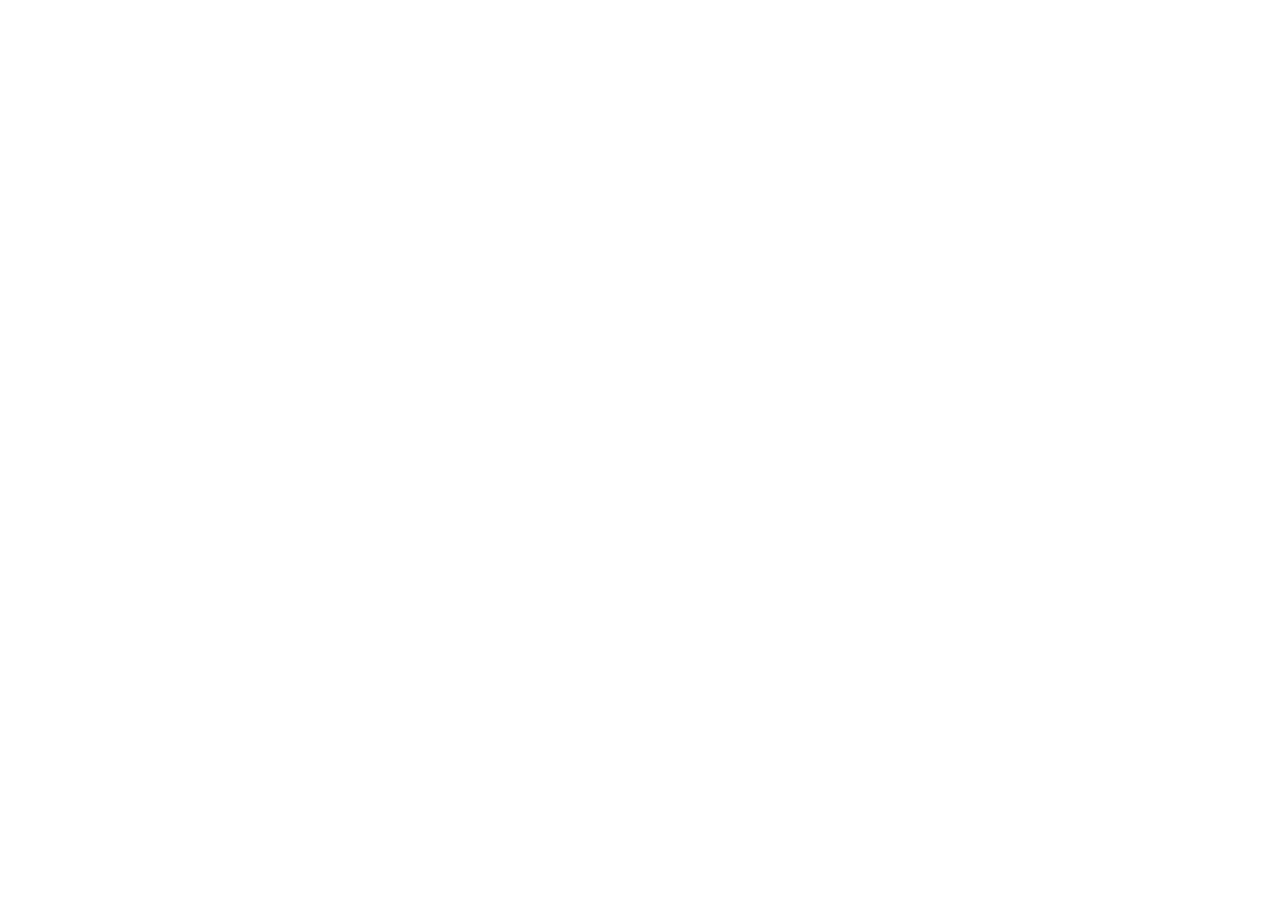
==== index.html @ 7179aa51 "Add files via upload" ====
<!doctype html>
<html lang="es" class="scroll-smooth">
  <head>
    <meta charset="UTF-8" />
    <meta name="viewport" content="width=device-width, initial-scale=1.0" />
    <title>TecnoSoluciones — Servicio Técnico Especializado</title>
    <meta name="description" content="Servicio técnico especializado en reparación de celulares, tablets y laptops. Diagnóstico gratuito y garantía en todos nuestros trabajos." />
    <link rel="preconnect" href="https://fonts.googleapis.com" />
    <link rel="preconnect" href="https://fonts.gstatic.com" crossorigin />
    <link href="https://fonts.googleapis.com/css2?family=Inter:wght@400;500;600;700;800&family=JetBrains+Mono:wght@400;600&display=swap" rel="stylesheet" />
    <script type="module" crossorigin src="./assets/index-BmGmLuj1.js"></script>
    <link rel="stylesheet" crossorigin href="./assets/index-Buc6Al5B.css">
  </head>
  <body>
    <div id="root"></div>
  </body>
</html>
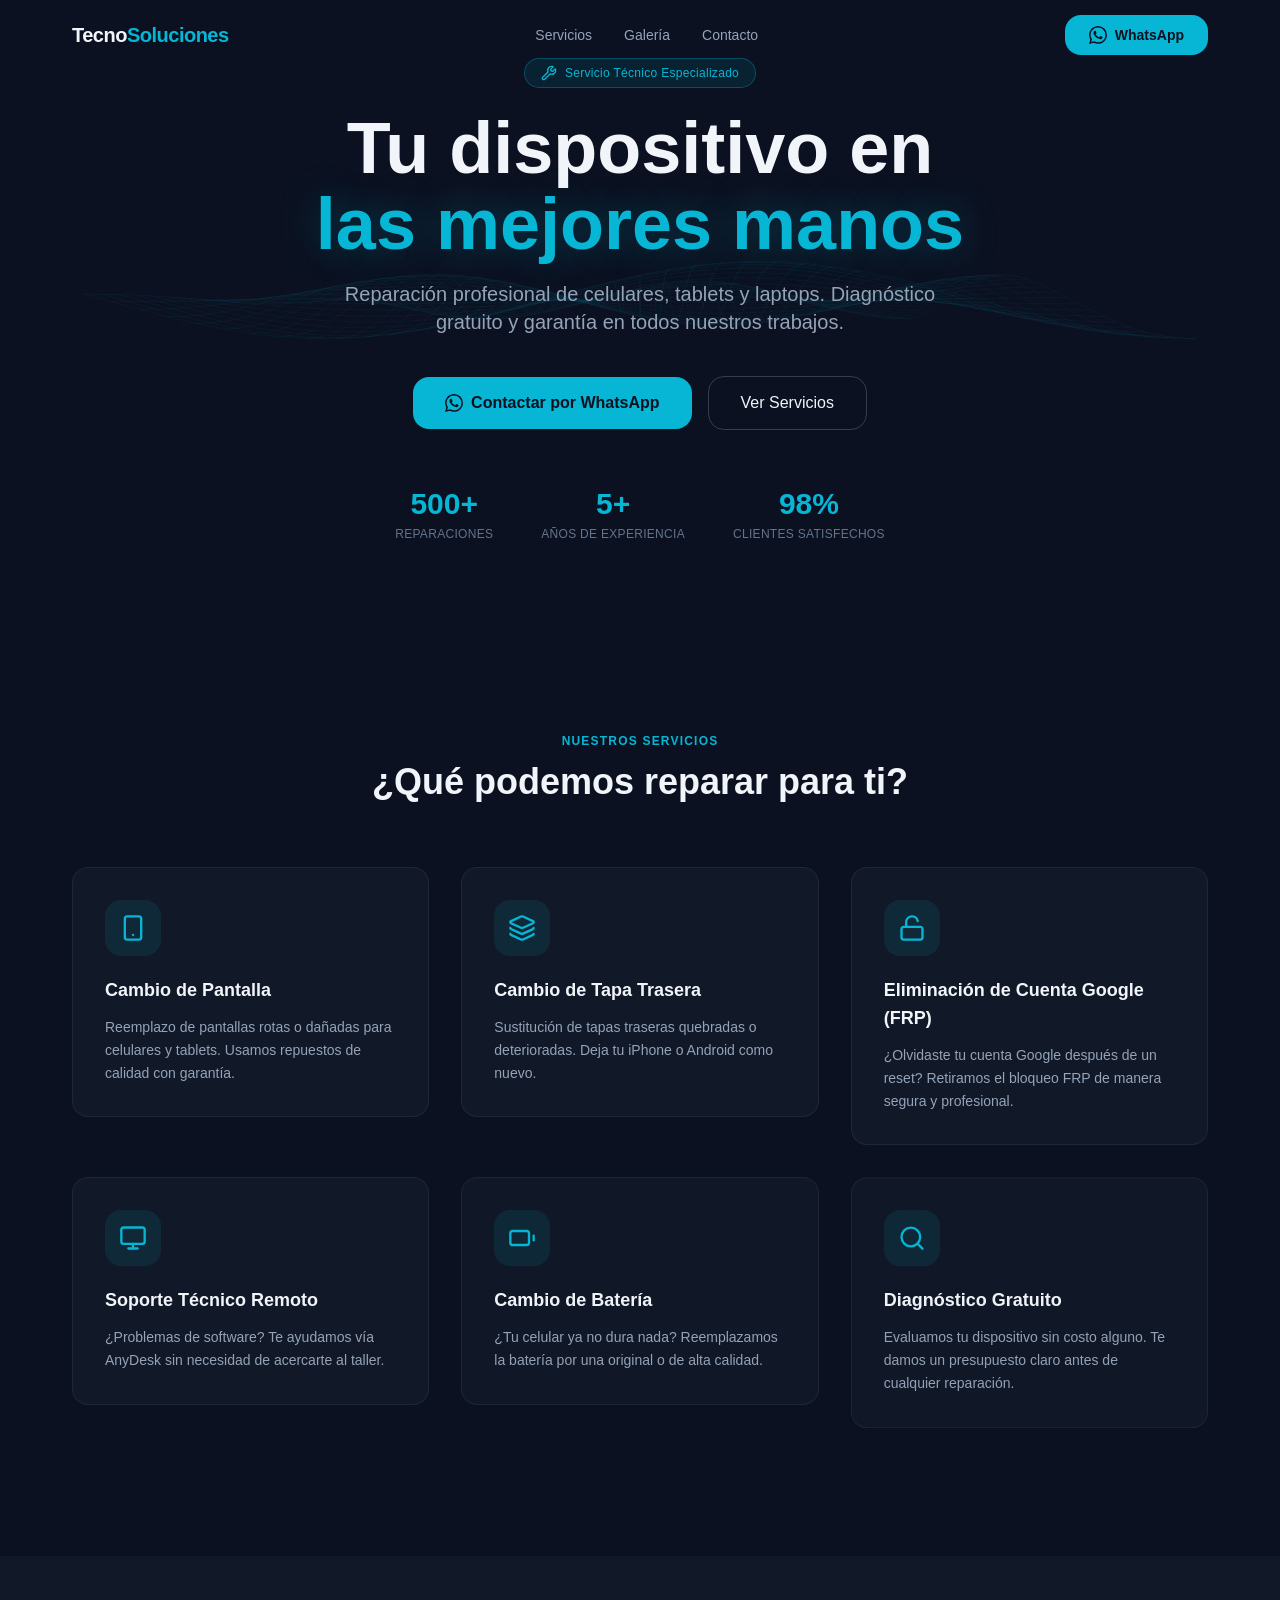
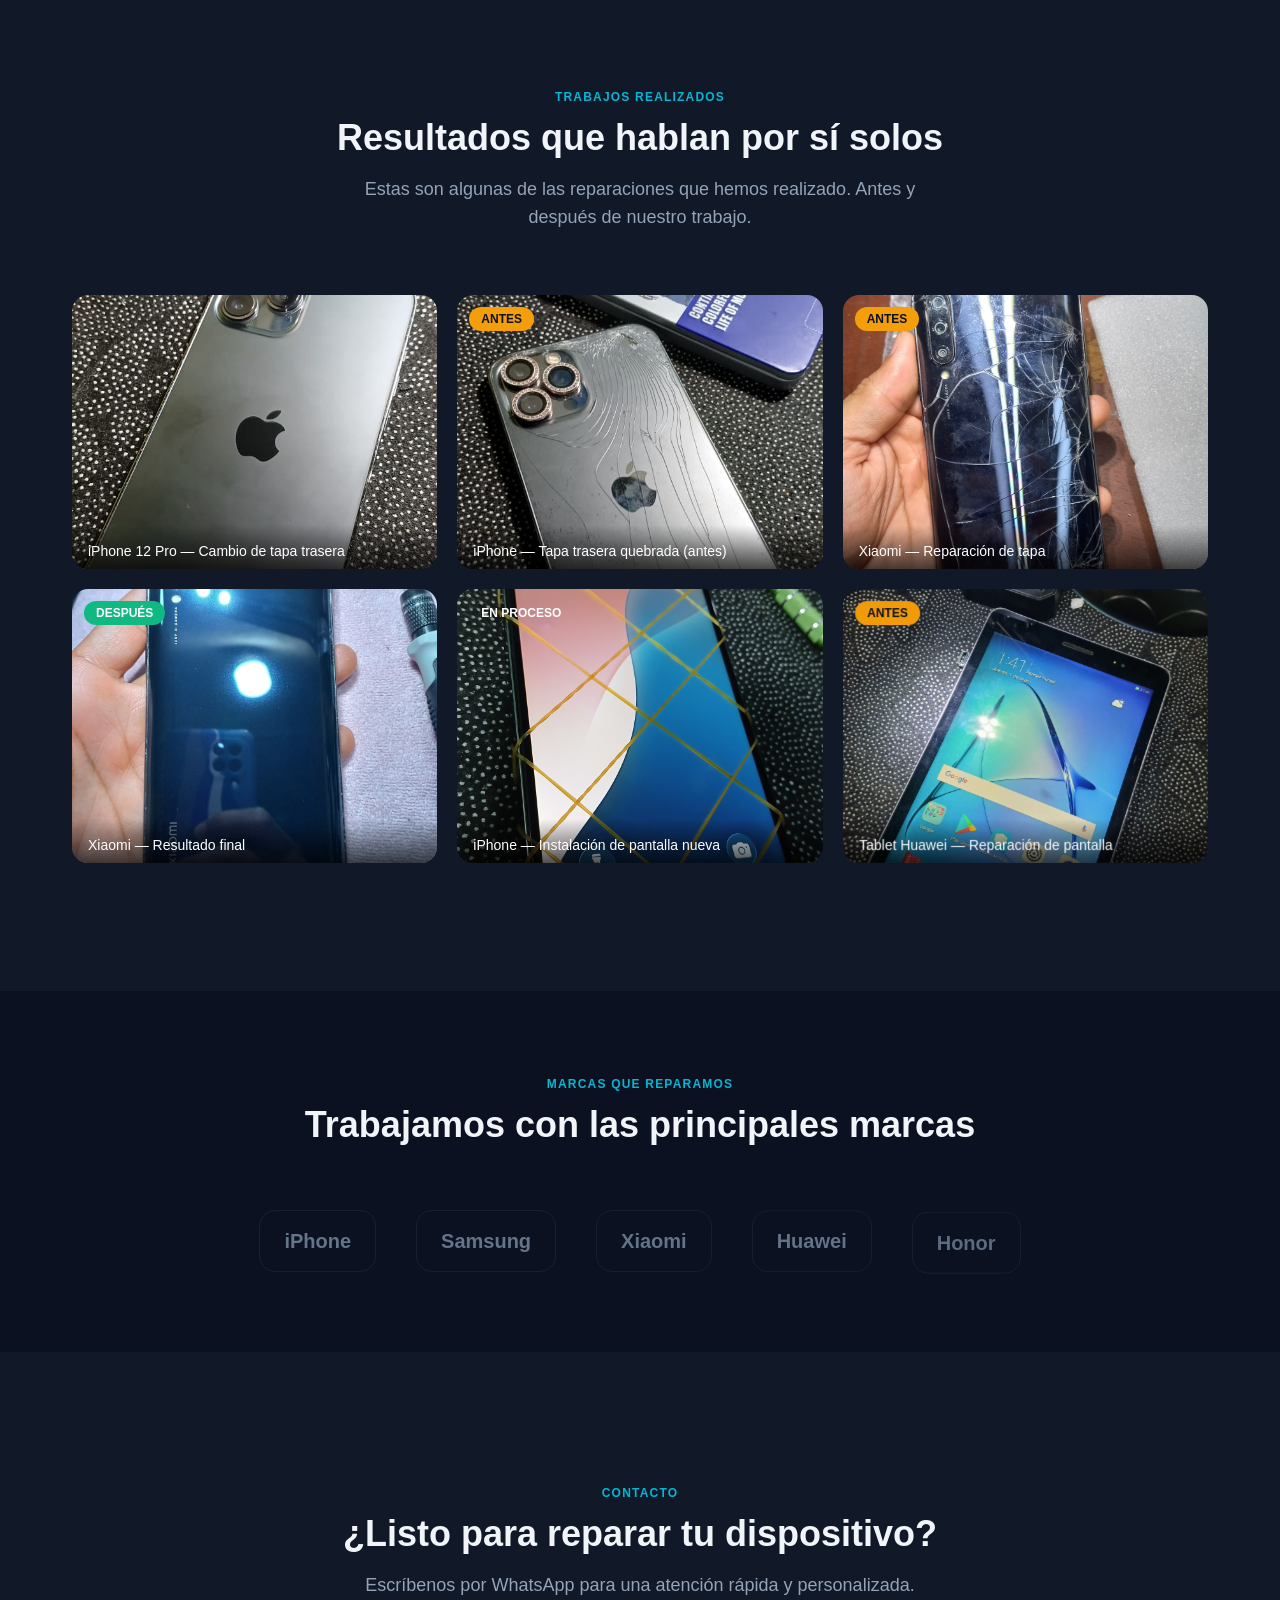
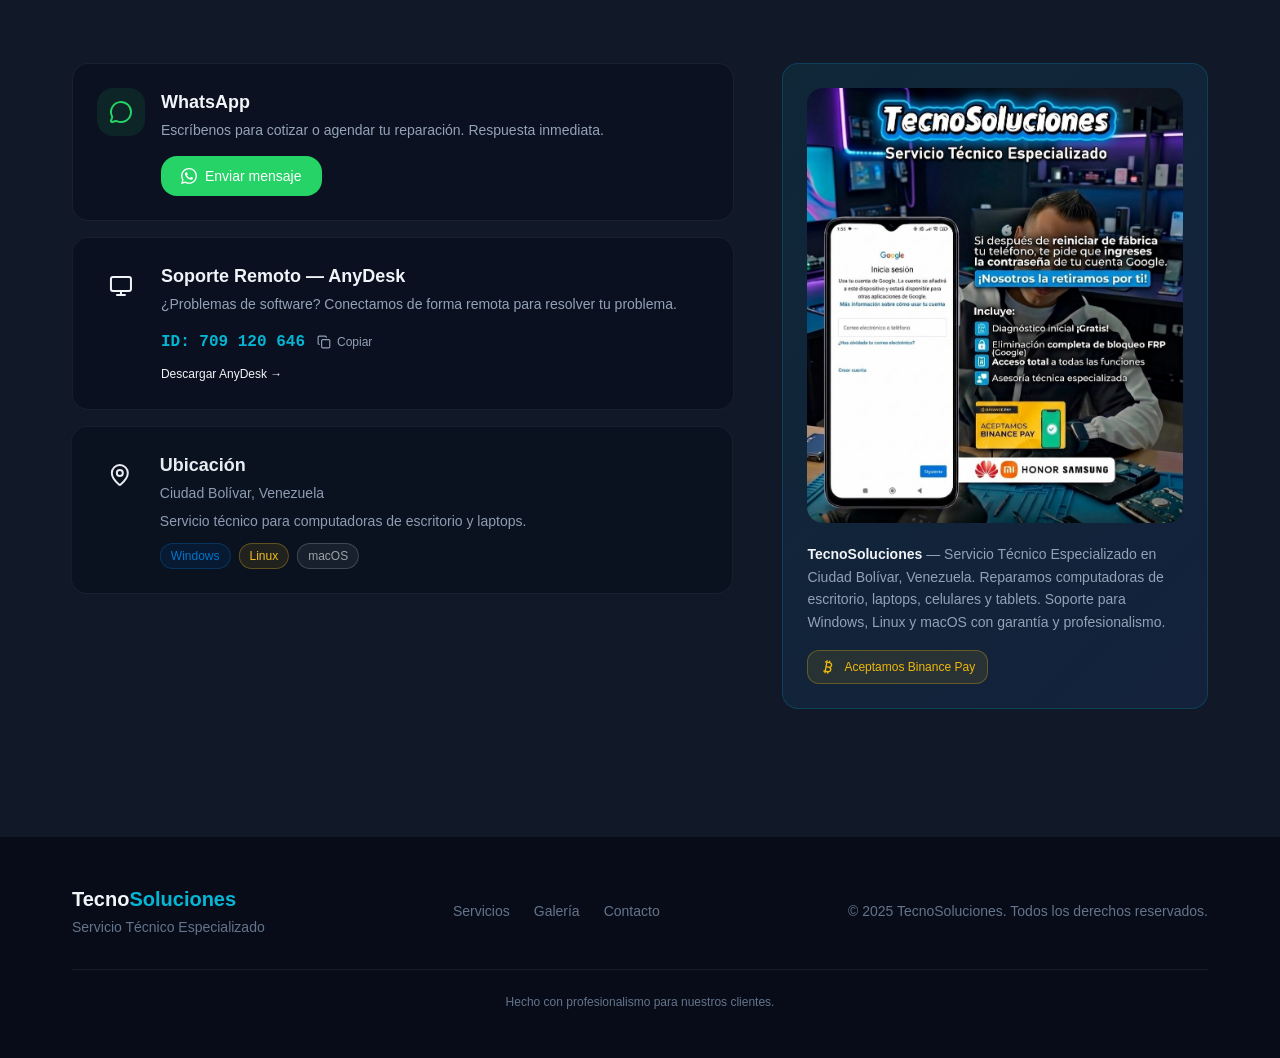
==== commit 260e0e87: "Update index.html" ====
--- a/index.html
+++ b/index.html
@@ -8,8 +8,8 @@
     <link rel="preconnect" href="https://fonts.googleapis.com" />
     <link rel="preconnect" href="https://fonts.gstatic.com" crossorigin />
     <link href="https://fonts.googleapis.com/css2?family=Inter:wght@400;500;600;700;800&family=JetBrains+Mono:wght@400;600&display=swap" rel="stylesheet" />
-    <script type="module" crossorigin src="./assets/index-BmGmLuj1.js"></script>
-    <link rel="stylesheet" crossorigin href="./assets/index-Buc6Al5B.css">
+    <script type="module" crossorigin src="./assets/index-bmgmluj1.js"></script>
+<link rel="stylesheet" crossorigin href="./assets/index-buc6al5b.css">
   </head>
   <body>
     <div id="root"></div>
--- a/assets/index-buc6al5b.css
+++ b/assets/index-buc6al5b.css
@@ -0,0 +1 @@
+*,:before,:after{--tw-border-spacing-x: 0;--tw-border-spacing-y: 0;--tw-translate-x: 0;--tw-translate-y: 0;--tw-rotate: 0;--tw-skew-x: 0;--tw-skew-y: 0;--tw-scale-x: 1;--tw-scale-y: 1;--tw-pan-x: ;--tw-pan-y: ;--tw-pinch-zoom: ;--tw-scroll-snap-strictness: proximity;--tw-gradient-from-position: ;--tw-gradient-via-position: ;--tw-gradient-to-position: ;--tw-ordinal: ;--tw-slashed-zero: ;--tw-numeric-figure: ;--tw-numeric-spacing: ;--tw-numeric-fraction: ;--tw-ring-inset: ;--tw-ring-offset-width: 0px;--tw-ring-offset-color: #fff;--tw-ring-color: rgb(59 130 246 / .5);--tw-ring-offset-shadow: 0 0 #0000;--tw-ring-shadow: 0 0 #0000;--tw-shadow: 0 0 #0000;--tw-shadow-colored: 0 0 #0000;--tw-blur: ;--tw-brightness: ;--tw-contrast: ;--tw-grayscale: ;--tw-hue-rotate: ;--tw-invert: ;--tw-saturate: ;--tw-sepia: ;--tw-drop-shadow: ;--tw-backdrop-blur: ;--tw-backdrop-brightness: ;--tw-backdrop-contrast: ;--tw-backdrop-grayscale: ;--tw-backdrop-hue-rotate: ;--tw-backdrop-invert: ;--tw-backdrop-opacity: ;--tw-backdrop-saturate: ;--tw-backdrop-sepia: ;--tw-contain-size: ;--tw-contain-layout: ;--tw-contain-paint: ;--tw-contain-style: }::backdrop{--tw-border-spacing-x: 0;--tw-border-spacing-y: 0;--tw-translate-x: 0;--tw-translate-y: 0;--tw-rotate: 0;--tw-skew-x: 0;--tw-skew-y: 0;--tw-scale-x: 1;--tw-scale-y: 1;--tw-pan-x: ;--tw-pan-y: ;--tw-pinch-zoom: ;--tw-scroll-snap-strictness: proximity;--tw-gradient-from-position: ;--tw-gradient-via-position: ;--tw-gradient-to-position: ;--tw-ordinal: ;--tw-slashed-zero: ;--tw-numeric-figure: ;--tw-numeric-spacing: ;--tw-numeric-fraction: ;--tw-ring-inset: ;--tw-ring-offset-width: 0px;--tw-ring-offset-color: #fff;--tw-ring-color: rgb(59 130 246 / .5);--tw-ring-offset-shadow: 0 0 #0000;--tw-ring-shadow: 0 0 #0000;--tw-shadow: 0 0 #0000;--tw-shadow-colored: 0 0 #0000;--tw-blur: ;--tw-brightness: ;--tw-contrast: ;--tw-grayscale: ;--tw-hue-rotate: ;--tw-invert: ;--tw-saturate: ;--tw-sepia: ;--tw-drop-shadow: ;--tw-backdrop-blur: ;--tw-backdrop-brightness: ;--tw-backdrop-contrast: ;--tw-backdrop-grayscale: ;--tw-backdrop-hue-rotate: ;--tw-backdrop-invert: ;--tw-backdrop-opacity: ;--tw-backdrop-saturate: ;--tw-backdrop-sepia: ;--tw-contain-size: ;--tw-contain-layout: ;--tw-contain-paint: ;--tw-contain-style: }*,:before,:after{box-sizing:border-box;border-width:0;border-style:solid;border-color:#e5e7eb}:before,:after{--tw-content: ""}html,:host{line-height:1.5;-webkit-text-size-adjust:100%;-moz-tab-size:4;-o-tab-size:4;tab-size:4;font-family:ui-sans-serif,system-ui,sans-serif,"Apple Color Emoji","Segoe UI Emoji",Segoe UI Symbol,"Noto Color Emoji";font-feature-settings:normal;font-variation-settings:normal;-webkit-tap-highlight-color:transparent}body{margin:0;line-height:inherit}hr{height:0;color:inherit;border-top-width:1px}abbr:where([title]){-webkit-text-decoration:underline dotted;text-decoration:underline dotted}h1,h2,h3,h4,h5,h6{font-size:inherit;font-weight:inherit}a{color:inherit;text-decoration:inherit}b,strong{font-weight:bolder}code,kbd,samp,pre{font-family:JetBrains Mono,monospace;font-feature-settings:normal;font-variation-settings:normal;font-size:1em}small{font-size:80%}sub,sup{font-size:75%;line-height:0;position:relative;vertical-align:baseline}sub{bottom:-.25em}sup{top:-.5em}table{text-indent:0;border-color:inherit;border-collapse:collapse}button,input,optgroup,select,textarea{font-family:inherit;font-feature-settings:inherit;font-variation-settings:inherit;font-size:100%;font-weight:inherit;line-height:inherit;letter-spacing:inherit;color:inherit;margin:0;padding:0}button,select{text-transform:none}button,input:where([type=button]),input:where([type=reset]),input:where([type=submit]){-webkit-appearance:button;background-color:transparent;background-image:none}:-moz-focusring{outline:auto}:-moz-ui-invalid{box-shadow:none}progress{vertical-align:baseline}::-webkit-inner-spin-button,::-webkit-outer-spin-button{height:auto}[type=search]{-webkit-appearance:textfield;outline-offset:-2px}::-webkit-search-decoration{-webkit-appearance:none}::-webkit-file-upload-button{-webkit-appearance:button;font:inherit}summary{display:list-item}blockquote,dl,dd,h1,h2,h3,h4,h5,h6,hr,figure,p,pre{margin:0}fieldset{margin:0;padding:0}legend{padding:0}ol,ul,menu{list-style:none;margin:0;padding:0}dialog{padding:0}textarea{resize:vertical}input::-moz-placeholder,textarea::-moz-placeholder{opacity:1;color:#9ca3af}input::placeholder,textarea::placeholder{opacity:1;color:#9ca3af}button,[role=button]{cursor:pointer}:disabled{cursor:default}img,svg,video,canvas,audio,iframe,embed,object{display:block;vertical-align:middle}img,video{max-width:100%;height:auto}[hidden]:where(:not([hidden=until-found])){display:none}:root{--background: 220 33% 8%;--foreground: 210 40% 96%;--card: 220 26% 11%;--card-foreground: 210 40% 96%;--popover: 220 26% 11%;--popover-foreground: 210 40% 96%;--primary: 187 94% 43%;--primary-foreground: 220 33% 8%;--secondary: 217 19% 27%;--secondary-foreground: 210 40% 96%;--muted: 217 19% 27%;--muted-foreground: 215 16% 57%;--accent: 217 19% 27%;--accent-foreground: 210 40% 96%;--destructive: 0 84% 60%;--destructive-foreground: 210 40% 96%;--border: 215 16% 57% / .1;--input: 215 16% 57% / .1;--ring: 187 94% 43%;--radius: .75rem;--bg-dark: #0B1120;--bg-card: #111827;--bg-card-hover: #1E293B;--primary-cyan: #06B6D4;--primary-cyan-glow: rgba(6, 182, 212, .3);--accent-blue: #3B82F6;--accent-purple: #8B5CF6;--text-primary: #F1F5F9;--text-secondary: #94A3B8;--text-muted: #64748B;--border-subtle: rgba(148, 163, 184, .1);--success: #10B981;--warning: #F59E0B}*{border-color:hsl(var(--border))}html{scroll-behavior:smooth}body{font-family:Inter,sans-serif;background-color:var(--bg-dark);color:var(--text-primary);-webkit-font-smoothing:antialiased;-moz-osx-font-smoothing:grayscale}.sr-only{position:absolute;width:1px;height:1px;padding:0;margin:-1px;overflow:hidden;clip:rect(0,0,0,0);white-space:nowrap;border-width:0}.pointer-events-none{pointer-events:none}.visible{visibility:visible}.invisible{visibility:hidden}.fixed{position:fixed}.absolute{position:absolute}.relative{position:relative}.inset-0{inset:0}.inset-x-0{left:0;right:0}.inset-y-0{top:0;bottom:0}.-bottom-12{bottom:-3rem}.-left-12{left:-3rem}.-right-12{right:-3rem}.-top-12{top:-3rem}.bottom-0{bottom:0}.left-0{left:0}.left-1\/2{left:50%}.left-2{left:.5rem}.left-3{left:.75rem}.left-\[50\%\]{left:50%}.right-0{right:0}.right-1{right:.25rem}.right-2{right:.5rem}.right-3{right:.75rem}.right-4{right:1rem}.top-0{top:0}.top-1\.5{top:.375rem}.top-1\/2{top:50%}.top-3{top:.75rem}.top-3\.5{top:.875rem}.top-4{top:1rem}.top-\[1px\]{top:1px}.top-\[50\%\]{top:50%}.top-\[60\%\]{top:60%}.top-full{top:100%}.isolate{isolation:isolate}.z-10{z-index:10}.z-20{z-index:20}.z-40{z-index:40}.z-50{z-index:50}.z-\[1\]{z-index:1}.z-\[2\]{z-index:2}.order-first{order:-9999}.order-last{order:9999}.col-start-2{grid-column-start:2}.row-span-2{grid-row:span 2 / span 2}.row-start-1{grid-row-start:1}.\!m-0{margin:0!important}.-mx-1{margin-left:-.25rem;margin-right:-.25rem}.-my-2{margin-top:-.5rem;margin-bottom:-.5rem}.mx-2{margin-left:.5rem;margin-right:.5rem}.mx-3\.5{margin-left:.875rem;margin-right:.875rem}.mx-auto{margin-left:auto;margin-right:auto}.my-0{margin-top:0;margin-bottom:0}.my-0\.5{margin-top:.125rem;margin-bottom:.125rem}.my-1{margin-top:.25rem;margin-bottom:.25rem}.-ml-4{margin-left:-1rem}.-mt-4{margin-top:-1rem}.mb-2{margin-bottom:.5rem}.mb-3{margin-bottom:.75rem}.mb-5{margin-bottom:1.25rem}.ml-1{margin-left:.25rem}.ml-4{margin-left:1rem}.ml-auto{margin-left:auto}.mt-1{margin-top:.25rem}.mt-1\.5{margin-top:.375rem}.mt-10{margin-top:2.5rem}.mt-12{margin-top:3rem}.mt-14{margin-top:3.5rem}.mt-2{margin-top:.5rem}.mt-3{margin-top:.75rem}.mt-4{margin-top:1rem}.mt-5{margin-top:1.25rem}.mt-6{margin-top:1.5rem}.mt-8{margin-top:2rem}.mt-auto{margin-top:auto}.line-clamp-1{overflow:hidden;display:-webkit-box;-webkit-box-orient:vertical;-webkit-line-clamp:1}.line-clamp-2{overflow:hidden;display:-webkit-box;-webkit-box-orient:vertical;-webkit-line-clamp:2}.block{display:block}.inline-block{display:inline-block}.flex{display:flex}.inline-flex{display:inline-flex}.table{display:table}.table-caption{display:table-caption}.table-cell{display:table-cell}.table-row{display:table-row}.grid{display:grid}.hidden{display:none}.aspect-\[4\/3\]{aspect-ratio:4/3}.aspect-square{aspect-ratio:1 / 1}.aspect-video{aspect-ratio:16 / 9}.size-10{width:2.5rem;height:2.5rem}.size-2{width:.5rem;height:.5rem}.size-2\.5{width:.625rem;height:.625rem}.size-3{width:.75rem;height:.75rem}.size-3\.5{width:.875rem;height:.875rem}.size-4{width:1rem;height:1rem}.size-6{width:1.5rem;height:1.5rem}.size-7{width:1.75rem;height:1.75rem}.size-8{width:2rem;height:2rem}.size-9{width:2.25rem;height:2.25rem}.size-auto{width:auto;height:auto}.size-full{width:100%;height:100%}.h-1\.5{height:.375rem}.h-10{height:2.5rem}.h-12{height:3rem}.h-14{height:3.5rem}.h-2{height:.5rem}.h-2\.5{height:.625rem}.h-4{height:1rem}.h-5{height:1.25rem}.h-6{height:1.5rem}.h-7{height:1.75rem}.h-8{height:2rem}.h-9{height:2.25rem}.h-\[1\.15rem\]{height:1.15rem}.h-\[70px\]{height:70px}.h-\[calc\(100\%-1px\)\]{height:calc(100% - 1px)}.h-\[var\(--radix-navigation-menu-viewport-height\)\]{height:var(--radix-navigation-menu-viewport-height)}.h-\[var\(--radix-select-trigger-height\)\]{height:var(--radix-select-trigger-height)}.h-auto{height:auto}.h-full{height:100%}.h-px{height:1px}.h-svh{height:100svh}.max-h-\[300px\]{max-height:300px}.min-h-0{min-height:0px}.min-h-16{min-height:4rem}.min-h-4{min-height:1rem}.min-h-\[100dvh\]{min-height:100dvh}.min-h-screen{min-height:100vh}.min-h-svh{min-height:100svh}.w-0{width:0px}.w-1{width:.25rem}.w-12{width:3rem}.w-14{width:3.5rem}.w-2{width:.5rem}.w-2\.5{width:.625rem}.w-3{width:.75rem}.w-3\/4{width:75%}.w-4{width:1rem}.w-5{width:1.25rem}.w-64{width:16rem}.w-72{width:18rem}.w-8{width:2rem}.w-9{width:2.25rem}.w-\[100px\]{width:100px}.w-auto{width:auto}.w-fit{width:-moz-fit-content;width:fit-content}.w-full{width:100%}.w-max{width:-moz-max-content;width:max-content}.w-px{width:1px}.min-w-0{min-width:0px}.min-w-10{min-width:2.5rem}.min-w-5{min-width:1.25rem}.min-w-8{min-width:2rem}.min-w-9{min-width:2.25rem}.min-w-\[12rem\]{min-width:12rem}.min-w-\[8rem\]{min-width:8rem}.min-w-\[var\(--radix-select-trigger-width\)\]{min-width:var(--radix-select-trigger-width)}.max-w-3xl{max-width:48rem}.max-w-\[1200px\]{max-width:1200px}.max-w-\[600px\]{max-width:600px}.max-w-\[calc\(100\%-2rem\)\]{max-width:calc(100% - 2rem)}.max-w-max{max-width:-moz-max-content;max-width:max-content}.max-w-sm{max-width:24rem}.max-w-xl{max-width:36rem}.flex-1{flex:1 1 0%}.shrink-0{flex-shrink:0}.grow{flex-grow:1}.grow-0{flex-grow:0}.basis-full{flex-basis:100%}.caption-bottom{caption-side:bottom}.border-collapse{border-collapse:collapse}.-translate-x-1\/2{--tw-translate-x: -50%;transform:translate(var(--tw-translate-x),var(--tw-translate-y)) rotate(var(--tw-rotate)) skew(var(--tw-skew-x)) skewY(var(--tw-skew-y)) scaleX(var(--tw-scale-x)) scaleY(var(--tw-scale-y))}.-translate-x-px{--tw-translate-x: -1px;transform:translate(var(--tw-translate-x),var(--tw-translate-y)) rotate(var(--tw-rotate)) skew(var(--tw-skew-x)) skewY(var(--tw-skew-y)) scaleX(var(--tw-scale-x)) scaleY(var(--tw-scale-y))}.-translate-y-1\/2{--tw-translate-y: -50%;transform:translate(var(--tw-translate-x),var(--tw-translate-y)) rotate(var(--tw-rotate)) skew(var(--tw-skew-x)) skewY(var(--tw-skew-y)) scaleX(var(--tw-scale-x)) scaleY(var(--tw-scale-y))}.translate-x-\[-50\%\]{--tw-translate-x: -50%;transform:translate(var(--tw-translate-x),var(--tw-translate-y)) rotate(var(--tw-rotate)) skew(var(--tw-skew-x)) skewY(var(--tw-skew-y)) scaleX(var(--tw-scale-x)) scaleY(var(--tw-scale-y))}.translate-x-px{--tw-translate-x: 1px;transform:translate(var(--tw-translate-x),var(--tw-translate-y)) rotate(var(--tw-rotate)) skew(var(--tw-skew-x)) skewY(var(--tw-skew-y)) scaleX(var(--tw-scale-x)) scaleY(var(--tw-scale-y))}.translate-y-0\.5{--tw-translate-y: .125rem;transform:translate(var(--tw-translate-x),var(--tw-translate-y)) rotate(var(--tw-rotate)) skew(var(--tw-skew-x)) skewY(var(--tw-skew-y)) scaleX(var(--tw-scale-x)) scaleY(var(--tw-scale-y))}.translate-y-2{--tw-translate-y: .5rem;transform:translate(var(--tw-translate-x),var(--tw-translate-y)) rotate(var(--tw-rotate)) skew(var(--tw-skew-x)) skewY(var(--tw-skew-y)) scaleX(var(--tw-scale-x)) scaleY(var(--tw-scale-y))}.translate-y-\[-50\%\]{--tw-translate-y: -50%;transform:translate(var(--tw-translate-x),var(--tw-translate-y)) rotate(var(--tw-rotate)) skew(var(--tw-skew-x)) skewY(var(--tw-skew-y)) scaleX(var(--tw-scale-x)) scaleY(var(--tw-scale-y))}.translate-y-\[calc\(-50\%_-_2px\)\]{--tw-translate-y: calc(-50% - 2px) ;transform:translate(var(--tw-translate-x),var(--tw-translate-y)) rotate(var(--tw-rotate)) skew(var(--tw-skew-x)) skewY(var(--tw-skew-y)) scaleX(var(--tw-scale-x)) scaleY(var(--tw-scale-y))}.rotate-45{--tw-rotate: 45deg;transform:translate(var(--tw-translate-x),var(--tw-translate-y)) rotate(var(--tw-rotate)) skew(var(--tw-skew-x)) skewY(var(--tw-skew-y)) scaleX(var(--tw-scale-x)) scaleY(var(--tw-scale-y))}.rotate-90{--tw-rotate: 90deg;transform:translate(var(--tw-translate-x),var(--tw-translate-y)) rotate(var(--tw-rotate)) skew(var(--tw-skew-x)) skewY(var(--tw-skew-y)) scaleX(var(--tw-scale-x)) scaleY(var(--tw-scale-y))}.transform{transform:translate(var(--tw-translate-x),var(--tw-translate-y)) rotate(var(--tw-rotate)) skew(var(--tw-skew-x)) skewY(var(--tw-skew-y)) scaleX(var(--tw-scale-x)) scaleY(var(--tw-scale-y))}@keyframes caret-blink{0%,70%,to{opacity:1}20%,50%{opacity:0}}.animate-caret-blink{animation:caret-blink 1.25s ease-out infinite}@keyframes pulse{50%{opacity:.5}}.animate-pulse{animation:pulse 2s cubic-bezier(.4,0,.6,1) infinite}@keyframes spin{to{transform:rotate(360deg)}}.animate-spin{animation:spin 1s linear infinite}.cursor-default{cursor:default}.cursor-pointer{cursor:pointer}.cursor-text{cursor:text}.touch-none{touch-action:none}.select-none{-webkit-user-select:none;-moz-user-select:none;user-select:none}.resize-none{resize:none}.resize{resize:both}.scroll-my-1{scroll-margin-top:.25rem;scroll-margin-bottom:.25rem}.scroll-py-1{scroll-padding-top:.25rem;scroll-padding-bottom:.25rem}.list-disc{list-style-type:disc}.list-none{list-style-type:none}.auto-rows-min{grid-auto-rows:min-content}.grid-cols-1{grid-template-columns:repeat(1,minmax(0,1fr))}.grid-cols-\[0_1fr\]{grid-template-columns:0 1fr}.grid-rows-\[auto_auto\]{grid-template-rows:auto auto}.flex-row{flex-direction:row}.flex-col{flex-direction:column}.flex-col-reverse{flex-direction:column-reverse}.flex-wrap{flex-wrap:wrap}.place-content-center{place-content:center}.items-start{align-items:flex-start}.items-end{align-items:flex-end}.items-center{align-items:center}.items-stretch{align-items:stretch}.justify-start{justify-content:flex-start}.justify-center{justify-content:center}.justify-between{justify-content:space-between}.justify-items-start{justify-items:start}.gap-0\.5{gap:.125rem}.gap-1{gap:.25rem}.gap-1\.5{gap:.375rem}.gap-10{gap:2.5rem}.gap-2{gap:.5rem}.gap-2\.5{gap:.625rem}.gap-3{gap:.75rem}.gap-4{gap:1rem}.gap-6{gap:1.5rem}.gap-7{gap:1.75rem}.gap-8{gap:2rem}.gap-\[--spacing\(var\(--gap\)\)\]{gap:var(--spacing(var(--gap)))}.gap-y-0\.5{row-gap:.125rem}.self-start{align-self:flex-start}.self-stretch{align-self:stretch}.justify-self-end{justify-self:end}.overflow-auto{overflow:auto}.overflow-hidden{overflow:hidden}.overflow-x-auto{overflow-x:auto}.overflow-y-auto{overflow-y:auto}.overflow-x-hidden{overflow-x:hidden}.scroll-smooth{scroll-behavior:smooth}.whitespace-nowrap{white-space:nowrap}.text-balance{text-wrap:balance}.break-words{overflow-wrap:break-word}.rounded-2xl{border-radius:1rem}.rounded-\[2px\]{border-radius:2px}.rounded-\[4px\]{border-radius:4px}.rounded-\[calc\(var\(--radius\)-5px\)\]{border-radius:calc(var(--radius) - 5px)}.rounded-\[inherit\]{border-radius:inherit}.rounded-full{border-radius:9999px}.rounded-lg{border-radius:var(--radius)}.rounded-md{border-radius:calc(var(--radius) - 2px)}.rounded-none{border-radius:0}.rounded-sm{border-radius:calc(var(--radius) - 4px)}.rounded-xl{border-radius:calc(var(--radius) + 4px)}.rounded-xs{border-radius:calc(var(--radius) - 6px)}.rounded-l-md{border-top-left-radius:calc(var(--radius) - 2px);border-bottom-left-radius:calc(var(--radius) - 2px)}.rounded-r-md{border-top-right-radius:calc(var(--radius) - 2px);border-bottom-right-radius:calc(var(--radius) - 2px)}.rounded-tl-sm{border-top-left-radius:calc(var(--radius) - 4px)}.border{border-width:1px}.border-0{border-width:0px}.border-\[1\.5px\]{border-width:1.5px}.border-y{border-top-width:1px;border-bottom-width:1px}.border-b{border-bottom-width:1px}.border-l{border-left-width:1px}.border-r{border-right-width:1px}.border-t{border-top-width:1px}.border-dashed{border-style:dashed}.border-none{border-style:none}.border-\[\#0078D4\]\/30{border-color:#0078d44d}.border-\[\#A2AAAD\]\/30{border-color:#a2aaad4d}.border-\[\#F0B90B\]\/30{border-color:#f0b90b4d}.border-\[\#FCC624\]\/30{border-color:#fcc6244d}.border-\[rgba\(148\,163\,184\,0\.1\)\]{border-color:#94a3b81a}.border-border{border-color:hsl(var(--border))}.border-border\/50{border-color:hsl(var(--border) / .5)}.border-cyan\/30{border-color:#06b6d44d}.border-input{border-color:hsl(var(--input))}.border-primary{border-color:hsl(var(--primary))}.border-sidebar-border{border-color:hsl(var(--sidebar-border))}.border-text-secondary\/30{border-color:#94a3b84d}.border-transparent{border-color:transparent}.border-l-transparent{border-left-color:transparent}.border-t-transparent{border-top-color:transparent}.bg-\[\#0078D4\]\/10{background-color:#0078d41a}.bg-\[\#080C18\]{--tw-bg-opacity: 1;background-color:rgb(8 12 24 / var(--tw-bg-opacity, 1))}.bg-\[\#25D366\]{--tw-bg-opacity: 1;background-color:rgb(37 211 102 / var(--tw-bg-opacity, 1))}.bg-\[\#25D366\]\/10{background-color:#25d3661a}.bg-\[\#A2AAAD\]\/10{background-color:#a2aaad1a}.bg-\[\#F0B90B\]\/10{background-color:#f0b90b1a}.bg-\[\#FCC624\]\/10{background-color:#fcc6241a}.bg-accent{background-color:hsl(var(--accent))}.bg-background{background-color:hsl(var(--background))}.bg-bg-card{--tw-bg-opacity: 1;background-color:rgb(17 24 39 / var(--tw-bg-opacity, 1))}.bg-bg-dark{--tw-bg-opacity: 1;background-color:rgb(11 17 32 / var(--tw-bg-opacity, 1))}.bg-black\/50{background-color:#00000080}.bg-border{background-color:hsl(var(--border))}.bg-card{background-color:hsl(var(--card))}.bg-cyan{--tw-bg-opacity: 1;background-color:rgb(6 182 212 / var(--tw-bg-opacity, 1))}.bg-cyan\/10{background-color:#06b6d41a}.bg-destructive{--tw-bg-opacity: 1;background-color:hsl(var(--destructive) / var(--tw-bg-opacity, 1))}.bg-foreground{background-color:hsl(var(--foreground))}.bg-input{background-color:hsl(var(--input))}.bg-muted{background-color:hsl(var(--muted))}.bg-muted\/50{background-color:hsl(var(--muted) / .5)}.bg-popover{background-color:hsl(var(--popover))}.bg-primary{background-color:hsl(var(--primary))}.bg-primary\/20{background-color:hsl(var(--primary) / .2)}.bg-secondary{background-color:hsl(var(--secondary))}.bg-sidebar{background-color:hsl(var(--sidebar-background))}.bg-sidebar-border{background-color:hsl(var(--sidebar-border))}.bg-success{--tw-bg-opacity: 1;background-color:rgb(16 185 129 / var(--tw-bg-opacity, 1))}.bg-transparent{background-color:transparent}.bg-warning{--tw-bg-opacity: 1;background-color:rgb(245 158 11 / var(--tw-bg-opacity, 1))}.bg-white{--tw-bg-opacity: 1;background-color:rgb(255 255 255 / var(--tw-bg-opacity, 1))}.bg-gradient-to-t{background-image:linear-gradient(to top,var(--tw-gradient-stops))}.from-black\/80{--tw-gradient-from: rgb(0 0 0 / .8) var(--tw-gradient-from-position);--tw-gradient-to: rgb(0 0 0 / 0) var(--tw-gradient-to-position);--tw-gradient-stops: var(--tw-gradient-from), var(--tw-gradient-to)}.via-black\/40{--tw-gradient-to: rgb(0 0 0 / 0) var(--tw-gradient-to-position);--tw-gradient-stops: var(--tw-gradient-from), rgb(0 0 0 / .4) var(--tw-gradient-via-position), var(--tw-gradient-to)}.to-transparent{--tw-gradient-to: transparent var(--tw-gradient-to-position)}.fill-current{fill:currentColor}.fill-foreground{fill:hsl(var(--foreground))}.fill-primary{fill:hsl(var(--primary))}.object-cover{-o-object-fit:cover;object-fit:cover}.p-0{padding:0}.p-1{padding:.25rem}.p-2{padding:.5rem}.p-3{padding:.75rem}.p-4{padding:1rem}.p-6{padding:1.5rem}.p-8{padding:2rem}.p-\[3px\]{padding:3px}.p-px{padding:1px}.px-1{padding-left:.25rem;padding-right:.25rem}.px-1\.5{padding-left:.375rem;padding-right:.375rem}.px-2{padding-left:.5rem;padding-right:.5rem}.px-2\.5{padding-left:.625rem;padding-right:.625rem}.px-3{padding-left:.75rem;padding-right:.75rem}.px-4{padding-left:1rem;padding-right:1rem}.px-5{padding-left:1.25rem;padding-right:1.25rem}.px-6{padding-left:1.5rem;padding-right:1.5rem}.px-8{padding-left:2rem;padding-right:2rem}.py-0\.5{padding-top:.125rem;padding-bottom:.125rem}.py-1{padding-top:.25rem;padding-bottom:.25rem}.py-1\.5{padding-top:.375rem;padding-bottom:.375rem}.py-12{padding-top:3rem;padding-bottom:3rem}.py-16{padding-top:4rem;padding-bottom:4rem}.py-2{padding-top:.5rem;padding-bottom:.5rem}.py-2\.5{padding-top:.625rem;padding-bottom:.625rem}.py-20{padding-top:5rem;padding-bottom:5rem}.py-3{padding-top:.75rem;padding-bottom:.75rem}.py-3\.5{padding-top:.875rem;padding-bottom:.875rem}.py-4{padding-top:1rem;padding-bottom:1rem}.py-6{padding-top:1.5rem;padding-bottom:1.5rem}.pb-3{padding-bottom:.75rem}.pb-4{padding-bottom:1rem}.pl-2{padding-left:.5rem}.pl-3{padding-left:.75rem}.pl-4{padding-left:1rem}.pl-8{padding-left:2rem}.pr-1{padding-right:.25rem}.pr-2{padding-right:.5rem}.pr-2\.5{padding-right:.625rem}.pr-3{padding-right:.75rem}.pr-8{padding-right:2rem}.pt-0{padding-top:0}.pt-3{padding-top:.75rem}.pt-4{padding-top:1rem}.pt-6{padding-top:1.5rem}.text-left{text-align:left}.text-center{text-align:center}.align-middle{vertical-align:middle}.font-inter{font-family:Inter,sans-serif}.font-mono{font-family:JetBrains Mono,monospace}.font-sans{font-family:ui-sans-serif,system-ui,sans-serif,"Apple Color Emoji","Segoe UI Emoji",Segoe UI Symbol,"Noto Color Emoji"}.text-2xl{font-size:1.5rem;line-height:2rem}.text-3xl{font-size:1.875rem;line-height:2.25rem}.text-4xl{font-size:2.25rem;line-height:2.5rem}.text-\[0\.8rem\]{font-size:.8rem}.text-base{font-size:1rem;line-height:1.5rem}.text-lg{font-size:1.125rem;line-height:1.75rem}.text-sm{font-size:.875rem;line-height:1.25rem}.text-sm\/relaxed{font-size:.875rem;line-height:1.625}.text-xl{font-size:1.25rem;line-height:1.75rem}.text-xs{font-size:.75rem;line-height:1rem}.font-bold{font-weight:700}.font-extrabold{font-weight:800}.font-medium{font-weight:500}.font-normal{font-weight:400}.font-semibold{font-weight:600}.uppercase{text-transform:uppercase}.tabular-nums{--tw-numeric-spacing: tabular-nums;font-variant-numeric:var(--tw-ordinal) var(--tw-slashed-zero) var(--tw-numeric-figure) var(--tw-numeric-spacing) var(--tw-numeric-fraction)}.leading-\[0\.95\]{line-height:.95}.leading-none{line-height:1}.leading-normal{line-height:1.5}.leading-relaxed{line-height:1.625}.leading-snug{line-height:1.375}.tracking-\[0\.1em\]{letter-spacing:.1em}.tracking-tight{letter-spacing:-.025em}.tracking-wide{letter-spacing:.025em}.tracking-widest{letter-spacing:.1em}.text-\[\#0078D4\]{--tw-text-opacity: 1;color:rgb(0 120 212 / var(--tw-text-opacity, 1))}.text-\[\#25D366\]{--tw-text-opacity: 1;color:rgb(37 211 102 / var(--tw-text-opacity, 1))}.text-\[\#A2AAAD\]{--tw-text-opacity: 1;color:rgb(162 170 173 / var(--tw-text-opacity, 1))}.text-\[\#F0B90B\]{--tw-text-opacity: 1;color:rgb(240 185 11 / var(--tw-text-opacity, 1))}.text-\[\#FCC624\]{--tw-text-opacity: 1;color:rgb(252 198 36 / var(--tw-text-opacity, 1))}.text-accent-foreground{color:hsl(var(--accent-foreground))}.text-background{color:hsl(var(--background))}.text-bg-dark{--tw-text-opacity: 1;color:rgb(11 17 32 / var(--tw-text-opacity, 1))}.text-card-foreground{color:hsl(var(--card-foreground))}.text-current{color:currentColor}.text-cyan{--tw-text-opacity: 1;color:rgb(6 182 212 / var(--tw-text-opacity, 1))}.text-destructive{--tw-text-opacity: 1;color:hsl(var(--destructive) / var(--tw-text-opacity, 1))}.text-foreground{color:hsl(var(--foreground))}.text-muted-foreground{color:hsl(var(--muted-foreground))}.text-popover-foreground{color:hsl(var(--popover-foreground))}.text-primary{color:hsl(var(--primary))}.text-primary-foreground{color:hsl(var(--primary-foreground))}.text-secondary-foreground{color:hsl(var(--secondary-foreground))}.text-sidebar-foreground{color:hsl(var(--sidebar-foreground))}.text-sidebar-foreground\/70{color:hsl(var(--sidebar-foreground) / .7)}.text-text-muted{--tw-text-opacity: 1;color:rgb(100 116 139 / var(--tw-text-opacity, 1))}.text-text-primary{--tw-text-opacity: 1;color:rgb(241 245 249 / var(--tw-text-opacity, 1))}.text-text-secondary{--tw-text-opacity: 1;color:rgb(148 163 184 / var(--tw-text-opacity, 1))}.text-white{--tw-text-opacity: 1;color:rgb(255 255 255 / var(--tw-text-opacity, 1))}.underline-offset-4{text-underline-offset:4px}.opacity-0{opacity:0}.opacity-50{opacity:.5}.opacity-70{opacity:.7}.shadow{--tw-shadow: 0 1px 3px 0 rgb(0 0 0 / .1), 0 1px 2px -1px rgb(0 0 0 / .1);--tw-shadow-colored: 0 1px 3px 0 var(--tw-shadow-color), 0 1px 2px -1px var(--tw-shadow-color);box-shadow:var(--tw-ring-offset-shadow, 0 0 #0000),var(--tw-ring-shadow, 0 0 #0000),var(--tw-shadow)}.shadow-\[0_0_0_1px_hsl\(var\(--sidebar-border\)\)\]{--tw-shadow: 0 0 0 1px hsl(var(--sidebar-border));--tw-shadow-colored: 0 0 0 1px var(--tw-shadow-color);box-shadow:var(--tw-ring-offset-shadow, 0 0 #0000),var(--tw-ring-shadow, 0 0 #0000),var(--tw-shadow)}.shadow-lg{--tw-shadow: 0 10px 15px -3px rgb(0 0 0 / .1), 0 4px 6px -4px rgb(0 0 0 / .1);--tw-shadow-colored: 0 10px 15px -3px var(--tw-shadow-color), 0 4px 6px -4px var(--tw-shadow-color);box-shadow:var(--tw-ring-offset-shadow, 0 0 #0000),var(--tw-ring-shadow, 0 0 #0000),var(--tw-shadow)}.shadow-md{--tw-shadow: 0 4px 6px -1px rgb(0 0 0 / .1), 0 2px 4px -2px rgb(0 0 0 / .1);--tw-shadow-colored: 0 4px 6px -1px var(--tw-shadow-color), 0 2px 4px -2px var(--tw-shadow-color);box-shadow:var(--tw-ring-offset-shadow, 0 0 #0000),var(--tw-ring-shadow, 0 0 #0000),var(--tw-shadow)}.shadow-none{--tw-shadow: 0 0 #0000;--tw-shadow-colored: 0 0 #0000;box-shadow:var(--tw-ring-offset-shadow, 0 0 #0000),var(--tw-ring-shadow, 0 0 #0000),var(--tw-shadow)}.shadow-sm{--tw-shadow: 0 1px 2px 0 rgb(0 0 0 / .05);--tw-shadow-colored: 0 1px 2px 0 var(--tw-shadow-color);box-shadow:var(--tw-ring-offset-shadow, 0 0 #0000),var(--tw-ring-shadow, 0 0 #0000),var(--tw-shadow)}.shadow-xl{--tw-shadow: 0 20px 25px -5px rgb(0 0 0 / .1), 0 8px 10px -6px rgb(0 0 0 / .1);--tw-shadow-colored: 0 20px 25px -5px var(--tw-shadow-color), 0 8px 10px -6px var(--tw-shadow-color);box-shadow:var(--tw-ring-offset-shadow, 0 0 #0000),var(--tw-ring-shadow, 0 0 #0000),var(--tw-shadow)}.shadow-xs{--tw-shadow: 0 1px 2px 0 rgb(0 0 0 / .05);--tw-shadow-colored: 0 1px 2px 0 var(--tw-shadow-color);box-shadow:var(--tw-ring-offset-shadow, 0 0 #0000),var(--tw-ring-shadow, 0 0 #0000),var(--tw-shadow)}.outline-none{outline:2px solid transparent;outline-offset:2px}.outline{outline-style:solid}.ring-0{--tw-ring-offset-shadow: var(--tw-ring-inset) 0 0 0 var(--tw-ring-offset-width) var(--tw-ring-offset-color);--tw-ring-shadow: var(--tw-ring-inset) 0 0 0 calc(0px + var(--tw-ring-offset-width)) var(--tw-ring-color);box-shadow:var(--tw-ring-offset-shadow),var(--tw-ring-shadow),var(--tw-shadow, 0 0 #0000)}.ring-ring\/50{--tw-ring-color: hsl(var(--ring) / .5)}.ring-sidebar-ring{--tw-ring-color: hsl(var(--sidebar-ring))}.ring-offset-background{--tw-ring-offset-color: hsl(var(--background))}.blur{--tw-blur: blur(8px);filter:var(--tw-blur) var(--tw-brightness) var(--tw-contrast) var(--tw-grayscale) var(--tw-hue-rotate) var(--tw-invert) var(--tw-saturate) var(--tw-sepia) var(--tw-drop-shadow)}.filter{filter:var(--tw-blur) var(--tw-brightness) var(--tw-contrast) var(--tw-grayscale) var(--tw-hue-rotate) var(--tw-invert) var(--tw-saturate) var(--tw-sepia) var(--tw-drop-shadow)}.transition{transition-property:color,background-color,border-color,text-decoration-color,fill,stroke,opacity,box-shadow,transform,filter,backdrop-filter;transition-timing-function:cubic-bezier(.4,0,.2,1);transition-duration:.15s}.transition-\[color\,box-shadow\]{transition-property:color,box-shadow;transition-timing-function:cubic-bezier(.4,0,.2,1);transition-duration:.15s}.transition-\[left\,right\,width\]{transition-property:left,right,width;transition-timing-function:cubic-bezier(.4,0,.2,1);transition-duration:.15s}.transition-\[margin\,opacity\]{transition-property:margin,opacity;transition-timing-function:cubic-bezier(.4,0,.2,1);transition-duration:.15s}.transition-\[width\,height\,padding\]{transition-property:width,height,padding;transition-timing-function:cubic-bezier(.4,0,.2,1);transition-duration:.15s}.transition-\[width\]{transition-property:width;transition-timing-function:cubic-bezier(.4,0,.2,1);transition-duration:.15s}.transition-all{transition-property:all;transition-timing-function:cubic-bezier(.4,0,.2,1);transition-duration:.15s}.transition-colors{transition-property:color,background-color,border-color,text-decoration-color,fill,stroke;transition-timing-function:cubic-bezier(.4,0,.2,1);transition-duration:.15s}.transition-none{transition-property:none}.transition-opacity{transition-property:opacity;transition-timing-function:cubic-bezier(.4,0,.2,1);transition-duration:.15s}.transition-shadow{transition-property:box-shadow;transition-timing-function:cubic-bezier(.4,0,.2,1);transition-duration:.15s}.transition-transform{transition-property:transform;transition-timing-function:cubic-bezier(.4,0,.2,1);transition-duration:.15s}.duration-100{transition-duration:.1s}.duration-1000{transition-duration:1s}.duration-200{transition-duration:.2s}.duration-300{transition-duration:.3s}.ease-in-out{transition-timing-function:cubic-bezier(.4,0,.2,1)}.ease-linear{transition-timing-function:linear}.ease-out{transition-timing-function:cubic-bezier(0,0,.2,1)}@keyframes enter{0%{opacity:var(--tw-enter-opacity, 1);transform:translate3d(var(--tw-enter-translate-x, 0),var(--tw-enter-translate-y, 0),0) scale3d(var(--tw-enter-scale, 1),var(--tw-enter-scale, 1),var(--tw-enter-scale, 1)) rotate(var(--tw-enter-rotate, 0))}}@keyframes exit{to{opacity:var(--tw-exit-opacity, 1);transform:translate3d(var(--tw-exit-translate-x, 0),var(--tw-exit-translate-y, 0),0) scale3d(var(--tw-exit-scale, 1),var(--tw-exit-scale, 1),var(--tw-exit-scale, 1)) rotate(var(--tw-exit-rotate, 0))}}.animate-in{animation-name:enter;animation-duration:.15s;--tw-enter-opacity: initial;--tw-enter-scale: initial;--tw-enter-rotate: initial;--tw-enter-translate-x: initial;--tw-enter-translate-y: initial}.fade-in-0{--tw-enter-opacity: 0}.zoom-in-95{--tw-enter-scale: .95}.duration-100{animation-duration:.1s}.duration-1000{animation-duration:1s}.duration-200{animation-duration:.2s}.duration-300{animation-duration:.3s}.ease-in-out{animation-timing-function:cubic-bezier(.4,0,.2,1)}.ease-linear{animation-timing-function:linear}.ease-out{animation-timing-function:cubic-bezier(0,0,.2,1)}.\[--cell-size\:--spacing\(8\)\]{--cell-size: var(--spacing(8))}.selection\:bg-primary *::-moz-selection{background-color:hsl(var(--primary))}.selection\:bg-primary *::selection{background-color:hsl(var(--primary))}.selection\:text-primary-foreground *::-moz-selection{color:hsl(var(--primary-foreground))}.selection\:text-primary-foreground *::selection{color:hsl(var(--primary-foreground))}.selection\:bg-primary::-moz-selection{background-color:hsl(var(--primary))}.selection\:bg-primary::selection{background-color:hsl(var(--primary))}.selection\:text-primary-foreground::-moz-selection{color:hsl(var(--primary-foreground))}.selection\:text-primary-foreground::selection{color:hsl(var(--primary-foreground))}.file\:inline-flex::file-selector-button{display:inline-flex}.file\:h-7::file-selector-button{height:1.75rem}.file\:border-0::file-selector-button{border-width:0px}.file\:bg-transparent::file-selector-button{background-color:transparent}.file\:text-sm::file-selector-button{font-size:.875rem;line-height:1.25rem}.file\:font-medium::file-selector-button{font-weight:500}.file\:text-foreground::file-selector-button{color:hsl(var(--foreground))}.placeholder\:text-muted-foreground::-moz-placeholder{color:hsl(var(--muted-foreground))}.placeholder\:text-muted-foreground::placeholder{color:hsl(var(--muted-foreground))}.after\:absolute:after{content:var(--tw-content);position:absolute}.after\:-inset-2:after{content:var(--tw-content);inset:-.5rem}.after\:inset-y-0:after{content:var(--tw-content);top:0;bottom:0}.after\:left-1\/2:after{content:var(--tw-content);left:50%}.after\:w-1:after{content:var(--tw-content);width:.25rem}.after\:w-\[2px\]:after{content:var(--tw-content);width:2px}.after\:-translate-x-1\/2:after{content:var(--tw-content);--tw-translate-x: -50%;transform:translate(var(--tw-translate-x),var(--tw-translate-y)) rotate(var(--tw-rotate)) skew(var(--tw-skew-x)) skewY(var(--tw-skew-y)) scaleX(var(--tw-scale-x)) scaleY(var(--tw-scale-y))}.first\:rounded-l-md:first-child{border-top-left-radius:calc(var(--radius) - 2px);border-bottom-left-radius:calc(var(--radius) - 2px)}.first\:border-l:first-child{border-left-width:1px}.last\:mt-0:last-child{margin-top:0}.last\:rounded-r-md:last-child{border-top-right-radius:calc(var(--radius) - 2px);border-bottom-right-radius:calc(var(--radius) - 2px)}.last\:border-b-0:last-child{border-bottom-width:0px}.hover\:-translate-y-0\.5:hover{--tw-translate-y: -.125rem;transform:translate(var(--tw-translate-x),var(--tw-translate-y)) rotate(var(--tw-rotate)) skew(var(--tw-skew-x)) skewY(var(--tw-skew-y)) scaleX(var(--tw-scale-x)) scaleY(var(--tw-scale-y))}.hover\:-translate-y-1:hover{--tw-translate-y: -.25rem;transform:translate(var(--tw-translate-x),var(--tw-translate-y)) rotate(var(--tw-rotate)) skew(var(--tw-skew-x)) skewY(var(--tw-skew-y)) scaleX(var(--tw-scale-x)) scaleY(var(--tw-scale-y))}.hover\:scale-\[1\.02\]:hover{--tw-scale-x: 1.02;--tw-scale-y: 1.02;transform:translate(var(--tw-translate-x),var(--tw-translate-y)) rotate(var(--tw-rotate)) skew(var(--tw-skew-x)) skewY(var(--tw-skew-y)) scaleX(var(--tw-scale-x)) scaleY(var(--tw-scale-y))}.hover\:scale-\[1\.03\]:hover{--tw-scale-x: 1.03;--tw-scale-y: 1.03;transform:translate(var(--tw-translate-x),var(--tw-translate-y)) rotate(var(--tw-rotate)) skew(var(--tw-skew-x)) skewY(var(--tw-skew-y)) scaleX(var(--tw-scale-x)) scaleY(var(--tw-scale-y))}.hover\:border-cyan\/30:hover{border-color:#06b6d44d}.hover\:bg-accent:hover{background-color:hsl(var(--accent))}.hover\:bg-destructive\/90:hover{background-color:hsl(var(--destructive) / .9)}.hover\:bg-muted:hover{background-color:hsl(var(--muted))}.hover\:bg-muted\/50:hover{background-color:hsl(var(--muted) / .5)}.hover\:bg-primary\/90:hover{background-color:hsl(var(--primary) / .9)}.hover\:bg-secondary\/80:hover{background-color:hsl(var(--secondary) / .8)}.hover\:bg-sidebar-accent:hover{background-color:hsl(var(--sidebar-accent))}.hover\:bg-text-secondary\/10:hover{background-color:#94a3b81a}.hover\:text-accent-foreground:hover{color:hsl(var(--accent-foreground))}.hover\:text-cyan:hover{--tw-text-opacity: 1;color:rgb(6 182 212 / var(--tw-text-opacity, 1))}.hover\:text-foreground:hover{color:hsl(var(--foreground))}.hover\:text-muted-foreground:hover{color:hsl(var(--muted-foreground))}.hover\:text-sidebar-accent-foreground:hover{color:hsl(var(--sidebar-accent-foreground))}.hover\:text-text-primary:hover{--tw-text-opacity: 1;color:rgb(241 245 249 / var(--tw-text-opacity, 1))}.hover\:underline:hover{text-decoration-line:underline}.hover\:opacity-100:hover{opacity:1}.hover\:shadow-\[0_0_0_1px_hsl\(var\(--sidebar-accent\)\)\]:hover{--tw-shadow: 0 0 0 1px hsl(var(--sidebar-accent));--tw-shadow-colored: 0 0 0 1px var(--tw-shadow-color);box-shadow:var(--tw-ring-offset-shadow, 0 0 #0000),var(--tw-ring-shadow, 0 0 #0000),var(--tw-shadow)}.hover\:shadow-\[0_0_20px_rgba\(37\,211\,102\,0\.3\)\]:hover{--tw-shadow: 0 0 20px rgba(37,211,102,.3);--tw-shadow-colored: 0 0 20px var(--tw-shadow-color);box-shadow:var(--tw-ring-offset-shadow, 0 0 #0000),var(--tw-ring-shadow, 0 0 #0000),var(--tw-shadow)}.hover\:shadow-\[0_0_20px_rgba\(6\,182\,212\,0\.4\)\]:hover{--tw-shadow: 0 0 20px rgba(6,182,212,.4);--tw-shadow-colored: 0 0 20px var(--tw-shadow-color);box-shadow:var(--tw-ring-offset-shadow, 0 0 #0000),var(--tw-ring-shadow, 0 0 #0000),var(--tw-shadow)}.hover\:shadow-\[0_0_30px_rgba\(6\,182\,212\,0\.4\)\]:hover{--tw-shadow: 0 0 30px rgba(6,182,212,.4);--tw-shadow-colored: 0 0 30px var(--tw-shadow-color);box-shadow:var(--tw-ring-offset-shadow, 0 0 #0000),var(--tw-ring-shadow, 0 0 #0000),var(--tw-shadow)}.hover\:shadow-\[0_8px_32px_rgba\(6\,182\,212\,0\.1\)\]:hover{--tw-shadow: 0 8px 32px rgba(6,182,212,.1);--tw-shadow-colored: 0 8px 32px var(--tw-shadow-color);box-shadow:var(--tw-ring-offset-shadow, 0 0 #0000),var(--tw-ring-shadow, 0 0 #0000),var(--tw-shadow)}.hover\:ring-4:hover{--tw-ring-offset-shadow: var(--tw-ring-inset) 0 0 0 var(--tw-ring-offset-width) var(--tw-ring-offset-color);--tw-ring-shadow: var(--tw-ring-inset) 0 0 0 calc(4px + var(--tw-ring-offset-width)) var(--tw-ring-color);box-shadow:var(--tw-ring-offset-shadow),var(--tw-ring-shadow),var(--tw-shadow, 0 0 #0000)}.hover\:after\:bg-sidebar-border:hover:after{content:var(--tw-content);background-color:hsl(var(--sidebar-border))}.focus\:z-10:focus{z-index:10}.focus\:bg-accent:focus{background-color:hsl(var(--accent))}.focus\:text-accent-foreground:focus{color:hsl(var(--accent-foreground))}.focus\:ring-2:focus{--tw-ring-offset-shadow: var(--tw-ring-inset) 0 0 0 var(--tw-ring-offset-width) var(--tw-ring-offset-color);--tw-ring-shadow: var(--tw-ring-inset) 0 0 0 calc(2px + var(--tw-ring-offset-width)) var(--tw-ring-color);box-shadow:var(--tw-ring-offset-shadow),var(--tw-ring-shadow),var(--tw-shadow, 0 0 #0000)}.focus\:ring-ring:focus{--tw-ring-color: hsl(var(--ring))}.focus\:ring-offset-2:focus{--tw-ring-offset-width: 2px}.focus-visible\:z-10:focus-visible{z-index:10}.focus-visible\:border-ring:focus-visible{border-color:hsl(var(--ring))}.focus-visible\:outline-1:focus-visible{outline-width:1px}.focus-visible\:outline-ring:focus-visible{outline-color:hsl(var(--ring))}.focus-visible\:ring-0:focus-visible{--tw-ring-offset-shadow: var(--tw-ring-inset) 0 0 0 var(--tw-ring-offset-width) var(--tw-ring-offset-color);--tw-ring-shadow: var(--tw-ring-inset) 0 0 0 calc(0px + var(--tw-ring-offset-width)) var(--tw-ring-color);box-shadow:var(--tw-ring-offset-shadow),var(--tw-ring-shadow),var(--tw-shadow, 0 0 #0000)}.focus-visible\:ring-1:focus-visible{--tw-ring-offset-shadow: var(--tw-ring-inset) 0 0 0 var(--tw-ring-offset-width) var(--tw-ring-offset-color);--tw-ring-shadow: var(--tw-ring-inset) 0 0 0 calc(1px + var(--tw-ring-offset-width)) var(--tw-ring-color);box-shadow:var(--tw-ring-offset-shadow),var(--tw-ring-shadow),var(--tw-shadow, 0 0 #0000)}.focus-visible\:ring-2:focus-visible{--tw-ring-offset-shadow: var(--tw-ring-inset) 0 0 0 var(--tw-ring-offset-width) var(--tw-ring-offset-color);--tw-ring-shadow: var(--tw-ring-inset) 0 0 0 calc(2px + var(--tw-ring-offset-width)) var(--tw-ring-color);box-shadow:var(--tw-ring-offset-shadow),var(--tw-ring-shadow),var(--tw-shadow, 0 0 #0000)}.focus-visible\:ring-4:focus-visible{--tw-ring-offset-shadow: var(--tw-ring-inset) 0 0 0 var(--tw-ring-offset-width) var(--tw-ring-offset-color);--tw-ring-shadow: var(--tw-ring-inset) 0 0 0 calc(4px + var(--tw-ring-offset-width)) var(--tw-ring-color);box-shadow:var(--tw-ring-offset-shadow),var(--tw-ring-shadow),var(--tw-shadow, 0 0 #0000)}.focus-visible\:ring-\[3px\]:focus-visible{--tw-ring-offset-shadow: var(--tw-ring-inset) 0 0 0 var(--tw-ring-offset-width) var(--tw-ring-offset-color);--tw-ring-shadow: var(--tw-ring-inset) 0 0 0 calc(3px + var(--tw-ring-offset-width)) var(--tw-ring-color);box-shadow:var(--tw-ring-offset-shadow),var(--tw-ring-shadow),var(--tw-shadow, 0 0 #0000)}.focus-visible\:ring-destructive\/20:focus-visible{--tw-ring-color: hsl(var(--destructive) / .2)}.focus-visible\:ring-ring:focus-visible{--tw-ring-color: hsl(var(--ring))}.focus-visible\:ring-ring\/50:focus-visible{--tw-ring-color: hsl(var(--ring) / .5)}.focus-visible\:ring-offset-1:focus-visible{--tw-ring-offset-width: 1px}.active\:bg-sidebar-accent:active{background-color:hsl(var(--sidebar-accent))}.active\:text-sidebar-accent-foreground:active{color:hsl(var(--sidebar-accent-foreground))}.disabled\:pointer-events-none:disabled{pointer-events:none}.disabled\:cursor-not-allowed:disabled{cursor:not-allowed}.disabled\:opacity-50:disabled{opacity:.5}.group\/menu-item:focus-within .group-focus-within\/menu-item\:opacity-100{opacity:1}.group:hover .group-hover\:translate-y-0{--tw-translate-y: 0px;transform:translate(var(--tw-translate-x),var(--tw-translate-y)) rotate(var(--tw-rotate)) skew(var(--tw-skew-x)) skewY(var(--tw-skew-y)) scaleX(var(--tw-scale-x)) scaleY(var(--tw-scale-y))}.group:hover .group-hover\:bg-cyan\/20{background-color:#06b6d433}.group\/menu-item:hover .group-hover\/menu-item\:opacity-100{opacity:1}.peer\/menu-button:hover~.peer-hover\/menu-button\:text-sidebar-accent-foreground{color:hsl(var(--sidebar-accent-foreground))}.peer:disabled~.peer-disabled\:cursor-not-allowed{cursor:not-allowed}.peer:disabled~.peer-disabled\:opacity-50{opacity:.5}.has-\[\>button\]\:ml-\[-0\.45rem\]:has(>button){margin-left:-.45rem}.has-\[\>button\]\:mr-\[-0\.45rem\]:has(>button){margin-right:-.45rem}.has-\[\>kbd\]\:ml-\[-0\.35rem\]:has(>kbd){margin-left:-.35rem}.has-\[\>kbd\]\:mr-\[-0\.35rem\]:has(>kbd){margin-right:-.35rem}.has-\[\>\[data-align\=block-end\]\]\:h-auto:has(>[data-align=block-end]){height:auto}.has-\[\>\[data-align\=block-start\]\]\:h-auto:has(>[data-align=block-start]){height:auto}.has-\[\>textarea\]\:h-auto:has(>textarea){height:auto}.has-\[\>\[data-slot\=field\]\]\:w-full:has(>[data-slot=field]){width:100%}.has-\[\>svg\]\:grid-cols-\[calc\(var\(--spacing\)\*4\)_1fr\]:has(>svg){grid-template-columns:calc(var(--spacing) * 4) 1fr}.has-\[\>\[data-align\=block-end\]\]\:flex-col:has(>[data-align=block-end]){flex-direction:column}.has-\[\>\[data-align\=block-start\]\]\:flex-col:has(>[data-align=block-start]){flex-direction:column}.has-\[\>\[data-slot\=field\]\]\:flex-col:has(>[data-slot=field]){flex-direction:column}.has-\[\>\[data-slot\=field-content\]\]\:items-start:has(>[data-slot=field-content]){align-items:flex-start}.has-\[\>\[data-slot\=button-group\]\]\:gap-2:has(>[data-slot=button-group]){gap:.5rem}.has-\[\>\[data-slot\=checkbox-group\]\]\:gap-3:has(>[data-slot=checkbox-group]){gap:.75rem}.has-\[\>\[data-slot\=radio-group\]\]\:gap-3:has(>[data-slot=radio-group]){gap:.75rem}.has-\[\>svg\]\:gap-x-3:has(>svg){-moz-column-gap:.75rem;column-gap:.75rem}.has-\[\>\[data-slot\=field\]\]\:rounded-md:has(>[data-slot=field]){border-radius:calc(var(--radius) - 2px)}.has-\[\>\[data-slot\=field\]\]\:border:has(>[data-slot=field]){border-width:1px}.has-\[\[data-slot\=input-group-control\]\:focus-visible\]\:border-ring:has([data-slot=input-group-control]:focus-visible){border-color:hsl(var(--ring))}.has-\[\[data-slot\]\[aria-invalid\=true\]\]\:border-destructive:has([data-slot][aria-invalid=true]){--tw-border-opacity: 1;border-color:hsl(var(--destructive) / var(--tw-border-opacity, 1))}.has-\[\>svg\]\:p-0:has(>svg){padding:0}.has-\[\>svg\]\:px-2:has(>svg){padding-left:.5rem;padding-right:.5rem}.has-\[\>svg\]\:px-2\.5:has(>svg){padding-left:.625rem;padding-right:.625rem}.has-\[\>svg\]\:px-3:has(>svg){padding-left:.75rem;padding-right:.75rem}.has-\[\>svg\]\:px-4:has(>svg){padding-left:1rem;padding-right:1rem}.has-\[\[data-slot\=input-group-control\]\:focus-visible\]\:ring-\[3px\]:has([data-slot=input-group-control]:focus-visible){--tw-ring-offset-shadow: var(--tw-ring-inset) 0 0 0 var(--tw-ring-offset-width) var(--tw-ring-offset-color);--tw-ring-shadow: var(--tw-ring-inset) 0 0 0 calc(3px + var(--tw-ring-offset-width)) var(--tw-ring-color);box-shadow:var(--tw-ring-offset-shadow),var(--tw-ring-shadow),var(--tw-shadow, 0 0 #0000)}.has-\[\[data-slot\=input-group-control\]\:focus-visible\]\:ring-ring\/50:has([data-slot=input-group-control]:focus-visible){--tw-ring-color: hsl(var(--ring) / .5)}.has-\[\[data-slot\]\[aria-invalid\=true\]\]\:ring-destructive\/20:has([data-slot][aria-invalid=true]){--tw-ring-color: hsl(var(--destructive) / .2)}.group\/item:has([data-slot=item-description]) .group-has-\[\[data-slot\=item-description\]\]\/item\:translate-y-0\.5{--tw-translate-y: .125rem;transform:translate(var(--tw-translate-x),var(--tw-translate-y)) rotate(var(--tw-rotate)) skew(var(--tw-skew-x)) skewY(var(--tw-skew-y)) scaleX(var(--tw-scale-x)) scaleY(var(--tw-scale-y))}.group\/item:has([data-slot=item-description]) .group-has-\[\[data-slot\=item-description\]\]\/item\:self-start{align-self:flex-start}.group\/field:has([data-orientation=horizontal]) .group-has-\[\[data-orientation\=horizontal\]\]\/field\:text-balance{text-wrap:balance}.group\/input-group:has(>input) .group-has-\[\>input\]\/input-group\:pb-2\.5{padding-bottom:.625rem}.group\/input-group:has(>input) .group-has-\[\>input\]\/input-group\:pt-2\.5{padding-top:.625rem}.aria-disabled\:pointer-events-none[aria-disabled=true]{pointer-events:none}.aria-disabled\:opacity-50[aria-disabled=true]{opacity:.5}.aria-selected\:text-muted-foreground[aria-selected=true]{color:hsl(var(--muted-foreground))}.data-\[disabled\=true\]\:pointer-events-none[data-disabled=true],.data-\[disabled\]\:pointer-events-none[data-disabled]{pointer-events:none}.data-\[vaul-drawer-direction\=bottom\]\:inset-x-0[data-vaul-drawer-direction=bottom]{left:0;right:0}.data-\[vaul-drawer-direction\=left\]\:inset-y-0[data-vaul-drawer-direction=left],.data-\[vaul-drawer-direction\=right\]\:inset-y-0[data-vaul-drawer-direction=right]{top:0;bottom:0}.data-\[vaul-drawer-direction\=top\]\:inset-x-0[data-vaul-drawer-direction=top]{left:0;right:0}.data-\[vaul-drawer-direction\=bottom\]\:bottom-0[data-vaul-drawer-direction=bottom]{bottom:0}.data-\[vaul-drawer-direction\=left\]\:left-0[data-vaul-drawer-direction=left]{left:0}.data-\[vaul-drawer-direction\=right\]\:right-0[data-vaul-drawer-direction=right]{right:0}.data-\[vaul-drawer-direction\=top\]\:top-0[data-vaul-drawer-direction=top]{top:0}.data-\[active\=true\]\:z-10[data-active=true]{z-index:10}.data-\[vaul-drawer-direction\=bottom\]\:mt-24[data-vaul-drawer-direction=bottom]{margin-top:6rem}.data-\[vaul-drawer-direction\=top\]\:mb-24[data-vaul-drawer-direction=top]{margin-bottom:6rem}.data-\[orientation\=horizontal\]\:h-1\.5[data-orientation=horizontal]{height:.375rem}.data-\[orientation\=horizontal\]\:h-full[data-orientation=horizontal]{height:100%}.data-\[orientation\=horizontal\]\:h-px[data-orientation=horizontal]{height:1px}.data-\[orientation\=vertical\]\:h-auto[data-orientation=vertical]{height:auto}.data-\[orientation\=vertical\]\:h-full[data-orientation=vertical]{height:100%}.data-\[panel-group-direction\=vertical\]\:h-px[data-panel-group-direction=vertical]{height:1px}.data-\[size\=default\]\:h-9[data-size=default]{height:2.25rem}.data-\[size\=sm\]\:h-8[data-size=sm]{height:2rem}.data-\[vaul-drawer-direction\=bottom\]\:max-h-\[80vh\][data-vaul-drawer-direction=bottom],.data-\[vaul-drawer-direction\=top\]\:max-h-\[80vh\][data-vaul-drawer-direction=top]{max-height:80vh}.data-\[orientation\=vertical\]\:min-h-44[data-orientation=vertical]{min-height:11rem}.data-\[orientation\=horizontal\]\:w-full[data-orientation=horizontal]{width:100%}.data-\[orientation\=vertical\]\:w-1\.5[data-orientation=vertical]{width:.375rem}.data-\[orientation\=vertical\]\:w-auto[data-orientation=vertical]{width:auto}.data-\[orientation\=vertical\]\:w-full[data-orientation=vertical]{width:100%}.data-\[orientation\=vertical\]\:w-px[data-orientation=vertical]{width:1px}.data-\[panel-group-direction\=vertical\]\:w-full[data-panel-group-direction=vertical]{width:100%}.data-\[vaul-drawer-direction\=left\]\:w-3\/4[data-vaul-drawer-direction=left],.data-\[vaul-drawer-direction\=right\]\:w-3\/4[data-vaul-drawer-direction=right]{width:75%}.data-\[side\=bottom\]\:translate-y-1[data-side=bottom]{--tw-translate-y: .25rem;transform:translate(var(--tw-translate-x),var(--tw-translate-y)) rotate(var(--tw-rotate)) skew(var(--tw-skew-x)) skewY(var(--tw-skew-y)) scaleX(var(--tw-scale-x)) scaleY(var(--tw-scale-y))}.data-\[side\=left\]\:-translate-x-1[data-side=left]{--tw-translate-x: -.25rem;transform:translate(var(--tw-translate-x),var(--tw-translate-y)) rotate(var(--tw-rotate)) skew(var(--tw-skew-x)) skewY(var(--tw-skew-y)) scaleX(var(--tw-scale-x)) scaleY(var(--tw-scale-y))}.data-\[side\=right\]\:translate-x-1[data-side=right]{--tw-translate-x: .25rem;transform:translate(var(--tw-translate-x),var(--tw-translate-y)) rotate(var(--tw-rotate)) skew(var(--tw-skew-x)) skewY(var(--tw-skew-y)) scaleX(var(--tw-scale-x)) scaleY(var(--tw-scale-y))}.data-\[side\=top\]\:-translate-y-1[data-side=top]{--tw-translate-y: -.25rem;transform:translate(var(--tw-translate-x),var(--tw-translate-y)) rotate(var(--tw-rotate)) skew(var(--tw-skew-x)) skewY(var(--tw-skew-y)) scaleX(var(--tw-scale-x)) scaleY(var(--tw-scale-y))}.data-\[state\=checked\]\:translate-x-\[calc\(100\%-2px\)\][data-state=checked]{--tw-translate-x: calc(100% - 2px) ;transform:translate(var(--tw-translate-x),var(--tw-translate-y)) rotate(var(--tw-rotate)) skew(var(--tw-skew-x)) skewY(var(--tw-skew-y)) scaleX(var(--tw-scale-x)) scaleY(var(--tw-scale-y))}.data-\[state\=unchecked\]\:translate-x-0[data-state=unchecked]{--tw-translate-x: 0px;transform:translate(var(--tw-translate-x),var(--tw-translate-y)) rotate(var(--tw-rotate)) skew(var(--tw-skew-x)) skewY(var(--tw-skew-y)) scaleX(var(--tw-scale-x)) scaleY(var(--tw-scale-y))}@keyframes accordion-up{0%{height:var(--radix-accordion-content-height)}to{height:0}}.data-\[state\=closed\]\:animate-accordion-up[data-state=closed]{animation:accordion-up .2s ease-out}@keyframes accordion-down{0%{height:0}to{height:var(--radix-accordion-content-height)}}.data-\[state\=open\]\:animate-accordion-down[data-state=open]{animation:accordion-down .2s ease-out}.data-\[orientation\=vertical\]\:flex-col[data-orientation=vertical],.data-\[panel-group-direction\=vertical\]\:flex-col[data-panel-group-direction=vertical]{flex-direction:column}.data-\[slot\=checkbox-group\]\:gap-3[data-slot=checkbox-group]{gap:.75rem}.data-\[range-end\=true\]\:rounded-md[data-range-end=true]{border-radius:calc(var(--radius) - 2px)}.data-\[range-middle\=true\]\:rounded-none[data-range-middle=true]{border-radius:0}.data-\[range-start\=true\]\:rounded-md[data-range-start=true]{border-radius:calc(var(--radius) - 2px)}.data-\[selected\=true\]\:rounded-none[data-selected=true],.data-\[spacing\=0\]\:rounded-none[data-spacing="0"]{border-radius:0}.data-\[range-end\=true\]\:rounded-r-md[data-range-end=true]{border-top-right-radius:calc(var(--radius) - 2px);border-bottom-right-radius:calc(var(--radius) - 2px)}.data-\[range-start\=true\]\:rounded-l-md[data-range-start=true]{border-top-left-radius:calc(var(--radius) - 2px);border-bottom-left-radius:calc(var(--radius) - 2px)}.data-\[vaul-drawer-direction\=bottom\]\:rounded-t-lg[data-vaul-drawer-direction=bottom]{border-top-left-radius:var(--radius);border-top-right-radius:var(--radius)}.data-\[vaul-drawer-direction\=top\]\:rounded-b-lg[data-vaul-drawer-direction=top]{border-bottom-right-radius:var(--radius);border-bottom-left-radius:var(--radius)}.data-\[spacing\=0\]\:data-\[variant\=outline\]\:border-l-0[data-variant=outline][data-spacing="0"]{border-left-width:0px}.data-\[vaul-drawer-direction\=bottom\]\:border-t[data-vaul-drawer-direction=bottom]{border-top-width:1px}.data-\[vaul-drawer-direction\=left\]\:border-r[data-vaul-drawer-direction=left]{border-right-width:1px}.data-\[vaul-drawer-direction\=right\]\:border-l[data-vaul-drawer-direction=right]{border-left-width:1px}.data-\[vaul-drawer-direction\=top\]\:border-b[data-vaul-drawer-direction=top]{border-bottom-width:1px}.data-\[active\=true\]\:border-ring[data-active=true]{border-color:hsl(var(--ring))}.data-\[state\=checked\]\:border-primary[data-state=checked]{border-color:hsl(var(--primary))}.data-\[active\=true\]\:bg-accent\/50[data-active=true]{background-color:hsl(var(--accent) / .5)}.data-\[active\=true\]\:bg-sidebar-accent[data-active=true]{background-color:hsl(var(--sidebar-accent))}.data-\[range-end\=true\]\:bg-primary[data-range-end=true]{background-color:hsl(var(--primary))}.data-\[range-middle\=true\]\:bg-accent[data-range-middle=true]{background-color:hsl(var(--accent))}.data-\[range-start\=true\]\:bg-primary[data-range-start=true],.data-\[selected-single\=true\]\:bg-primary[data-selected-single=true]{background-color:hsl(var(--primary))}.data-\[selected\=true\]\:bg-accent[data-selected=true]{background-color:hsl(var(--accent))}.data-\[state\=active\]\:bg-background[data-state=active]{background-color:hsl(var(--background))}.data-\[state\=checked\]\:bg-primary[data-state=checked]{background-color:hsl(var(--primary))}.data-\[state\=on\]\:bg-accent[data-state=on],.data-\[state\=open\]\:bg-accent[data-state=open]{background-color:hsl(var(--accent))}.data-\[state\=open\]\:bg-accent\/50[data-state=open]{background-color:hsl(var(--accent) / .5)}.data-\[state\=open\]\:bg-secondary[data-state=open]{background-color:hsl(var(--secondary))}.data-\[state\=selected\]\:bg-muted[data-state=selected]{background-color:hsl(var(--muted))}.data-\[state\=unchecked\]\:bg-input[data-state=unchecked]{background-color:hsl(var(--input))}.data-\[inset\]\:pl-8[data-inset]{padding-left:2rem}.data-\[variant\=label\]\:text-sm[data-variant=label]{font-size:.875rem;line-height:1.25rem}.data-\[variant\=legend\]\:text-base[data-variant=legend]{font-size:1rem;line-height:1.5rem}.data-\[active\=true\]\:font-medium[data-active=true]{font-weight:500}.data-\[active\=true\]\:text-accent-foreground[data-active=true]{color:hsl(var(--accent-foreground))}.data-\[active\=true\]\:text-sidebar-accent-foreground[data-active=true]{color:hsl(var(--sidebar-accent-foreground))}.data-\[error\=true\]\:text-destructive[data-error=true],.data-\[invalid\=true\]\:text-destructive[data-invalid=true]{--tw-text-opacity: 1;color:hsl(var(--destructive) / var(--tw-text-opacity, 1))}.data-\[placeholder\]\:text-muted-foreground[data-placeholder]{color:hsl(var(--muted-foreground))}.data-\[range-end\=true\]\:text-primary-foreground[data-range-end=true]{color:hsl(var(--primary-foreground))}.data-\[range-middle\=true\]\:text-accent-foreground[data-range-middle=true]{color:hsl(var(--accent-foreground))}.data-\[range-start\=true\]\:text-primary-foreground[data-range-start=true],.data-\[selected-single\=true\]\:text-primary-foreground[data-selected-single=true]{color:hsl(var(--primary-foreground))}.data-\[selected\=true\]\:text-accent-foreground[data-selected=true]{color:hsl(var(--accent-foreground))}.data-\[state\=checked\]\:text-primary-foreground[data-state=checked]{color:hsl(var(--primary-foreground))}.data-\[state\=on\]\:text-accent-foreground[data-state=on],.data-\[state\=open\]\:text-accent-foreground[data-state=open]{color:hsl(var(--accent-foreground))}.data-\[state\=open\]\:text-muted-foreground[data-state=open]{color:hsl(var(--muted-foreground))}.data-\[variant\=destructive\]\:text-destructive[data-variant=destructive]{--tw-text-opacity: 1;color:hsl(var(--destructive) / var(--tw-text-opacity, 1))}.data-\[disabled\=true\]\:opacity-50[data-disabled=true],.data-\[disabled\]\:opacity-50[data-disabled]{opacity:.5}.data-\[state\=open\]\:opacity-100[data-state=open]{opacity:1}.data-\[spacing\=0\]\:shadow-none[data-spacing="0"]{--tw-shadow: 0 0 #0000;--tw-shadow-colored: 0 0 #0000;box-shadow:var(--tw-ring-offset-shadow, 0 0 #0000),var(--tw-ring-shadow, 0 0 #0000),var(--tw-shadow)}.data-\[spacing\=default\]\:data-\[variant\=outline\]\:shadow-xs[data-variant=outline][data-spacing=default],.data-\[state\=active\]\:shadow-sm[data-state=active]{--tw-shadow: 0 1px 2px 0 rgb(0 0 0 / .05);--tw-shadow-colored: 0 1px 2px 0 var(--tw-shadow-color);box-shadow:var(--tw-ring-offset-shadow, 0 0 #0000),var(--tw-ring-shadow, 0 0 #0000),var(--tw-shadow)}.data-\[active\=true\]\:ring-\[3px\][data-active=true]{--tw-ring-offset-shadow: var(--tw-ring-inset) 0 0 0 var(--tw-ring-offset-width) var(--tw-ring-offset-color);--tw-ring-shadow: var(--tw-ring-inset) 0 0 0 calc(3px + var(--tw-ring-offset-width)) var(--tw-ring-color);box-shadow:var(--tw-ring-offset-shadow),var(--tw-ring-shadow),var(--tw-shadow, 0 0 #0000)}.data-\[active\=true\]\:ring-ring\/50[data-active=true]{--tw-ring-color: hsl(var(--ring) / .5)}.data-\[state\=closed\]\:duration-300[data-state=closed]{transition-duration:.3s}.data-\[state\=open\]\:duration-500[data-state=open]{transition-duration:.5s}.data-\[motion\^\=from-\]\:animate-in[data-motion^=from-],.data-\[state\=open\]\:animate-in[data-state=open],.data-\[state\=visible\]\:animate-in[data-state=visible]{animation-name:enter;animation-duration:.15s;--tw-enter-opacity: initial;--tw-enter-scale: initial;--tw-enter-rotate: initial;--tw-enter-translate-x: initial;--tw-enter-translate-y: initial}.data-\[motion\^\=to-\]\:animate-out[data-motion^=to-],.data-\[state\=closed\]\:animate-out[data-state=closed],.data-\[state\=hidden\]\:animate-out[data-state=hidden]{animation-name:exit;animation-duration:.15s;--tw-exit-opacity: initial;--tw-exit-scale: initial;--tw-exit-rotate: initial;--tw-exit-translate-x: initial;--tw-exit-translate-y: initial}.data-\[motion\^\=from-\]\:fade-in[data-motion^=from-]{--tw-enter-opacity: 0}.data-\[motion\^\=to-\]\:fade-out[data-motion^=to-],.data-\[state\=closed\]\:fade-out-0[data-state=closed],.data-\[state\=hidden\]\:fade-out[data-state=hidden]{--tw-exit-opacity: 0}.data-\[state\=open\]\:fade-in-0[data-state=open],.data-\[state\=visible\]\:fade-in[data-state=visible]{--tw-enter-opacity: 0}.data-\[state\=closed\]\:zoom-out-95[data-state=closed]{--tw-exit-scale: .95}.data-\[state\=open\]\:zoom-in-90[data-state=open]{--tw-enter-scale: .9}.data-\[state\=open\]\:zoom-in-95[data-state=open]{--tw-enter-scale: .95}.data-\[motion\=from-end\]\:slide-in-from-right-52[data-motion=from-end]{--tw-enter-translate-x: 13rem}.data-\[motion\=from-start\]\:slide-in-from-left-52[data-motion=from-start]{--tw-enter-translate-x: -13rem}.data-\[motion\=to-end\]\:slide-out-to-right-52[data-motion=to-end]{--tw-exit-translate-x: 13rem}.data-\[motion\=to-start\]\:slide-out-to-left-52[data-motion=to-start]{--tw-exit-translate-x: -13rem}.data-\[side\=bottom\]\:slide-in-from-top-2[data-side=bottom]{--tw-enter-translate-y: -.5rem}.data-\[side\=left\]\:slide-in-from-right-2[data-side=left]{--tw-enter-translate-x: .5rem}.data-\[side\=right\]\:slide-in-from-left-2[data-side=right]{--tw-enter-translate-x: -.5rem}.data-\[side\=top\]\:slide-in-from-bottom-2[data-side=top]{--tw-enter-translate-y: .5rem}.data-\[state\=closed\]\:slide-out-to-bottom[data-state=closed]{--tw-exit-translate-y: 100%}.data-\[state\=closed\]\:slide-out-to-left[data-state=closed]{--tw-exit-translate-x: -100%}.data-\[state\=closed\]\:slide-out-to-right[data-state=closed]{--tw-exit-translate-x: 100%}.data-\[state\=closed\]\:slide-out-to-top[data-state=closed]{--tw-exit-translate-y: -100%}.data-\[state\=open\]\:slide-in-from-bottom[data-state=open]{--tw-enter-translate-y: 100%}.data-\[state\=open\]\:slide-in-from-left[data-state=open]{--tw-enter-translate-x: -100%}.data-\[state\=open\]\:slide-in-from-right[data-state=open]{--tw-enter-translate-x: 100%}.data-\[state\=open\]\:slide-in-from-top[data-state=open]{--tw-enter-translate-y: -100%}.data-\[state\=closed\]\:duration-300[data-state=closed]{animation-duration:.3s}.data-\[state\=open\]\:duration-500[data-state=open]{animation-duration:.5s}.\*\:data-\[slot\=select-value\]\:line-clamp-1[data-slot=select-value]>*{overflow:hidden;display:-webkit-box;-webkit-box-orient:vertical;-webkit-line-clamp:1}.\*\:data-\[slot\=select-value\]\:flex[data-slot=select-value]>*{display:flex}.\*\:data-\[slot\=select-value\]\:items-center[data-slot=select-value]>*{align-items:center}.\*\:data-\[slot\=select-value\]\:gap-2[data-slot=select-value]>*{gap:.5rem}.\*\:data-\[slot\=alert-description\]\:text-destructive\/90[data-slot=alert-description]>*{color:hsl(var(--destructive) / .9)}.data-\[panel-group-direction\=vertical\]\:after\:left-0[data-panel-group-direction=vertical]:after{content:var(--tw-content);left:0}.data-\[panel-group-direction\=vertical\]\:after\:h-1[data-panel-group-direction=vertical]:after{content:var(--tw-content);height:.25rem}.data-\[panel-group-direction\=vertical\]\:after\:w-full[data-panel-group-direction=vertical]:after{content:var(--tw-content);width:100%}.data-\[panel-group-direction\=vertical\]\:after\:-translate-y-1\/2[data-panel-group-direction=vertical]:after{content:var(--tw-content);--tw-translate-y: -50%;transform:translate(var(--tw-translate-x),var(--tw-translate-y)) rotate(var(--tw-rotate)) skew(var(--tw-skew-x)) skewY(var(--tw-skew-y)) scaleX(var(--tw-scale-x)) scaleY(var(--tw-scale-y))}.data-\[panel-group-direction\=vertical\]\:after\:translate-x-0[data-panel-group-direction=vertical]:after{content:var(--tw-content);--tw-translate-x: 0px;transform:translate(var(--tw-translate-x),var(--tw-translate-y)) rotate(var(--tw-rotate)) skew(var(--tw-skew-x)) skewY(var(--tw-skew-y)) scaleX(var(--tw-scale-x)) scaleY(var(--tw-scale-y))}.data-\[spacing\=0\]\:first\:rounded-l-md:first-child[data-spacing="0"]{border-top-left-radius:calc(var(--radius) - 2px);border-bottom-left-radius:calc(var(--radius) - 2px)}.data-\[spacing\=0\]\:data-\[variant\=outline\]\:first\:border-l:first-child[data-variant=outline][data-spacing="0"]{border-left-width:1px}.data-\[spacing\=0\]\:last\:rounded-r-md:last-child[data-spacing="0"]{border-top-right-radius:calc(var(--radius) - 2px);border-bottom-right-radius:calc(var(--radius) - 2px)}.data-\[active\=true\]\:hover\:bg-accent:hover[data-active=true],.data-\[state\=open\]\:hover\:bg-accent:hover[data-state=open]{background-color:hsl(var(--accent))}.data-\[state\=open\]\:hover\:bg-sidebar-accent:hover[data-state=open]{background-color:hsl(var(--sidebar-accent))}.data-\[state\=open\]\:hover\:text-sidebar-accent-foreground:hover[data-state=open]{color:hsl(var(--sidebar-accent-foreground))}.data-\[active\=true\]\:focus\:bg-accent:focus[data-active=true]{background-color:hsl(var(--accent))}.data-\[state\=open\]\:focus\:bg-accent:focus[data-state=open]{background-color:hsl(var(--accent))}.data-\[variant\=destructive\]\:focus\:bg-destructive\/10:focus[data-variant=destructive]{background-color:hsl(var(--destructive) / .1)}.data-\[variant\=destructive\]\:focus\:text-destructive:focus[data-variant=destructive]{--tw-text-opacity: 1;color:hsl(var(--destructive) / var(--tw-text-opacity, 1))}.group[data-disabled=true] .group-data-\[disabled\=true\]\:pointer-events-none{pointer-events:none}.group\/day[data-focused=true] .group-data-\[focused\=true\]\/day\:relative{position:relative}.group[data-collapsible=offcanvas] .group-data-\[collapsible\=offcanvas\]\:left-\[calc\(var\(--sidebar-width\)\*-1\)\]{left:calc(var(--sidebar-width) * -1)}.group[data-collapsible=offcanvas] .group-data-\[collapsible\=offcanvas\]\:right-\[calc\(var\(--sidebar-width\)\*-1\)\]{right:calc(var(--sidebar-width) * -1)}.group[data-side=left] .group-data-\[side\=left\]\:-right-4{right:-1rem}.group[data-side=right] .group-data-\[side\=right\]\:left-0{left:0}.group\/navigation-menu[data-viewport=false] .group-data-\[viewport\=false\]\/navigation-menu\:top-full{top:100%}.group\/day[data-focused=true] .group-data-\[focused\=true\]\/day\:z-10{z-index:10}.group[data-collapsible=icon] .group-data-\[collapsible\=icon\]\:-mt-8{margin-top:-2rem}.group\/field-group[data-variant=outline] .group-data-\[variant\=outline\]\/field-group\:-mb-2{margin-bottom:-.5rem}.group\/navigation-menu[data-viewport=false] .group-data-\[viewport\=false\]\/navigation-menu\:mt-1\.5{margin-top:.375rem}.group\/drawer-content[data-vaul-drawer-direction=bottom] .group-data-\[vaul-drawer-direction\=bottom\]\/drawer-content\:block{display:block}.group[data-collapsible=icon] .group-data-\[collapsible\=icon\]\:hidden{display:none}.group[data-collapsible=icon] .group-data-\[collapsible\=icon\]\:w-\[calc\(var\(--sidebar-width-icon\)\+\(--spacing\(4\)\)\)\]{width:calc(var(--sidebar-width-icon) + (--spacing(4)))}.group[data-collapsible=icon] .group-data-\[collapsible\=icon\]\:w-\[calc\(var\(--sidebar-width-icon\)\+\(--spacing\(4\)\)\+2px\)\]{width:calc(var(--sidebar-width-icon) + (--spacing(4)) + 2px)}.group[data-collapsible=offcanvas] .group-data-\[collapsible\=offcanvas\]\:w-0{width:0px}.group[data-collapsible=offcanvas] .group-data-\[collapsible\=offcanvas\]\:translate-x-0{--tw-translate-x: 0px;transform:translate(var(--tw-translate-x),var(--tw-translate-y)) rotate(var(--tw-rotate)) skew(var(--tw-skew-x)) skewY(var(--tw-skew-y)) scaleX(var(--tw-scale-x)) scaleY(var(--tw-scale-y))}.group[data-side=right] .group-data-\[side\=right\]\:rotate-180,.group[data-state=open] .group-data-\[state\=open\]\:rotate-180{--tw-rotate: 180deg;transform:translate(var(--tw-translate-x),var(--tw-translate-y)) rotate(var(--tw-rotate)) skew(var(--tw-skew-x)) skewY(var(--tw-skew-y)) scaleX(var(--tw-scale-x)) scaleY(var(--tw-scale-y))}.group[data-collapsible=icon] .group-data-\[collapsible\=icon\]\:overflow-hidden,.group\/navigation-menu[data-viewport=false] .group-data-\[viewport\=false\]\/navigation-menu\:overflow-hidden{overflow:hidden}.group[data-variant=floating] .group-data-\[variant\=floating\]\:rounded-lg{border-radius:var(--radius)}.group\/navigation-menu[data-viewport=false] .group-data-\[viewport\=false\]\/navigation-menu\:rounded-md{border-radius:calc(var(--radius) - 2px)}.group[data-variant=floating] .group-data-\[variant\=floating\]\:border,.group\/navigation-menu[data-viewport=false] .group-data-\[viewport\=false\]\/navigation-menu\:border{border-width:1px}.group[data-side=left] .group-data-\[side\=left\]\:border-r{border-right-width:1px}.group[data-side=right] .group-data-\[side\=right\]\:border-l{border-left-width:1px}.group\/day[data-focused=true] .group-data-\[focused\=true\]\/day\:border-ring{border-color:hsl(var(--ring))}.group[data-variant=floating] .group-data-\[variant\=floating\]\:border-sidebar-border{border-color:hsl(var(--sidebar-border))}.group\/navigation-menu[data-viewport=false] .group-data-\[viewport\=false\]\/navigation-menu\:bg-popover{background-color:hsl(var(--popover))}.group\/drawer-content[data-vaul-drawer-direction=bottom] .group-data-\[vaul-drawer-direction\=bottom\]\/drawer-content\:text-center,.group\/drawer-content[data-vaul-drawer-direction=top] .group-data-\[vaul-drawer-direction\=top\]\/drawer-content\:text-center{text-align:center}.group\/navigation-menu[data-viewport=false] .group-data-\[viewport\=false\]\/navigation-menu\:text-popover-foreground{color:hsl(var(--popover-foreground))}.group[data-collapsible=icon] .group-data-\[collapsible\=icon\]\:opacity-0{opacity:0}.group\/field[data-disabled=true] .group-data-\[disabled\=true\]\/field\:opacity-50,.group\/input-group[data-disabled=true] .group-data-\[disabled\=true\]\/input-group\:opacity-50,.group[data-disabled=true] .group-data-\[disabled\=true\]\:opacity-50{opacity:.5}.group[data-variant=floating] .group-data-\[variant\=floating\]\:shadow-sm{--tw-shadow: 0 1px 2px 0 rgb(0 0 0 / .05);--tw-shadow-colored: 0 1px 2px 0 var(--tw-shadow-color);box-shadow:var(--tw-ring-offset-shadow, 0 0 #0000),var(--tw-ring-shadow, 0 0 #0000),var(--tw-shadow)}.group\/navigation-menu[data-viewport=false] .group-data-\[viewport\=false\]\/navigation-menu\:shadow{--tw-shadow: 0 1px 3px 0 rgb(0 0 0 / .1), 0 1px 2px -1px rgb(0 0 0 / .1);--tw-shadow-colored: 0 1px 3px 0 var(--tw-shadow-color), 0 1px 2px -1px var(--tw-shadow-color);box-shadow:var(--tw-ring-offset-shadow, 0 0 #0000),var(--tw-ring-shadow, 0 0 #0000),var(--tw-shadow)}.group\/day[data-focused=true] .group-data-\[focused\=true\]\/day\:ring-\[3px\]{--tw-ring-offset-shadow: var(--tw-ring-inset) 0 0 0 var(--tw-ring-offset-width) var(--tw-ring-offset-color);--tw-ring-shadow: var(--tw-ring-inset) 0 0 0 calc(3px + var(--tw-ring-offset-width)) var(--tw-ring-color);box-shadow:var(--tw-ring-offset-shadow),var(--tw-ring-shadow),var(--tw-shadow, 0 0 #0000)}.group\/day[data-focused=true] .group-data-\[focused\=true\]\/day\:ring-ring\/50{--tw-ring-color: hsl(var(--ring) / .5)}.group\/navigation-menu[data-viewport=false] .group-data-\[viewport\=false\]\/navigation-menu\:duration-200{transition-duration:.2s;animation-duration:.2s}.group[data-collapsible=offcanvas] .group-data-\[collapsible\=offcanvas\]\:after\:left-full:after{content:var(--tw-content);left:100%}.group[data-collapsible=offcanvas] .hover\:group-data-\[collapsible\=offcanvas\]\:bg-sidebar:hover{background-color:hsl(var(--sidebar-background))}.group\/navigation-menu[data-viewport=false] .group-data-\[viewport\=false\]\/navigation-menu\:data-\[state\=open\]\:animate-in[data-state=open]{animation-name:enter;animation-duration:.15s;--tw-enter-opacity: initial;--tw-enter-scale: initial;--tw-enter-rotate: initial;--tw-enter-translate-x: initial;--tw-enter-translate-y: initial}.group\/navigation-menu[data-viewport=false] .group-data-\[viewport\=false\]\/navigation-menu\:data-\[state\=closed\]\:animate-out[data-state=closed]{animation-name:exit;animation-duration:.15s;--tw-exit-opacity: initial;--tw-exit-scale: initial;--tw-exit-rotate: initial;--tw-exit-translate-x: initial;--tw-exit-translate-y: initial}.group\/navigation-menu[data-viewport=false] .group-data-\[viewport\=false\]\/navigation-menu\:data-\[state\=closed\]\:fade-out-0[data-state=closed]{--tw-exit-opacity: 0}.group\/navigation-menu[data-viewport=false] .group-data-\[viewport\=false\]\/navigation-menu\:data-\[state\=open\]\:fade-in-0[data-state=open]{--tw-enter-opacity: 0}.group\/navigation-menu[data-viewport=false] .group-data-\[viewport\=false\]\/navigation-menu\:data-\[state\=closed\]\:zoom-out-95[data-state=closed]{--tw-exit-scale: .95}.group\/navigation-menu[data-viewport=false] .group-data-\[viewport\=false\]\/navigation-menu\:data-\[state\=open\]\:zoom-in-95[data-state=open]{--tw-enter-scale: .95}.peer\/menu-button[data-size=default]~.peer-data-\[size\=default\]\/menu-button\:top-1\.5{top:.375rem}.peer\/menu-button[data-size=lg]~.peer-data-\[size\=lg\]\/menu-button\:top-2\.5{top:.625rem}.peer\/menu-button[data-size=sm]~.peer-data-\[size\=sm\]\/menu-button\:top-1{top:.25rem}.peer\/menu-button[data-active=true]~.peer-data-\[active\=true\]\/menu-button\:text-sidebar-accent-foreground{color:hsl(var(--sidebar-accent-foreground))}.dark\:border-input:is(.dark *){border-color:hsl(var(--input))}.dark\:bg-destructive\/60:is(.dark *){background-color:hsl(var(--destructive) / .6)}.dark\:bg-input\/30:is(.dark *){background-color:hsl(var(--input) / .3)}.dark\:bg-transparent:is(.dark *){background-color:transparent}.dark\:text-muted-foreground:is(.dark *){color:hsl(var(--muted-foreground))}.dark\:hover\:bg-accent\/50:hover:is(.dark *){background-color:hsl(var(--accent) / .5)}.dark\:hover\:bg-input\/50:hover:is(.dark *){background-color:hsl(var(--input) / .5)}.dark\:hover\:text-accent-foreground:hover:is(.dark *){color:hsl(var(--accent-foreground))}.dark\:focus-visible\:ring-destructive\/40:focus-visible:is(.dark *){--tw-ring-color: hsl(var(--destructive) / .4)}.dark\:has-\[\[data-slot\]\[aria-invalid\=true\]\]\:ring-destructive\/40:has([data-slot][aria-invalid=true]):is(.dark *){--tw-ring-color: hsl(var(--destructive) / .4)}.dark\:data-\[state\=active\]\:border-input[data-state=active]:is(.dark *){border-color:hsl(var(--input))}.dark\:data-\[state\=active\]\:bg-input\/30[data-state=active]:is(.dark *){background-color:hsl(var(--input) / .3)}.dark\:data-\[state\=checked\]\:bg-primary[data-state=checked]:is(.dark *){background-color:hsl(var(--primary))}.dark\:data-\[state\=checked\]\:bg-primary-foreground[data-state=checked]:is(.dark *){background-color:hsl(var(--primary-foreground))}.dark\:data-\[state\=unchecked\]\:bg-foreground[data-state=unchecked]:is(.dark *){background-color:hsl(var(--foreground))}.dark\:data-\[state\=unchecked\]\:bg-input\/80[data-state=unchecked]:is(.dark *){background-color:hsl(var(--input) / .8)}.dark\:data-\[state\=active\]\:text-foreground[data-state=active]:is(.dark *){color:hsl(var(--foreground))}.dark\:data-\[variant\=destructive\]\:focus\:bg-destructive\/20:focus[data-variant=destructive]:is(.dark *){background-color:hsl(var(--destructive) / .2)}@media(min-width:640px){.sm\:block{display:block}.sm\:flex{display:flex}.sm\:max-w-lg{max-width:32rem}.sm\:max-w-sm{max-width:24rem}.sm\:flex-row{flex-direction:row}.sm\:justify-end{justify-content:flex-end}.sm\:gap-2\.5{gap:.625rem}.sm\:pl-2\.5{padding-left:.625rem}.sm\:pr-2\.5{padding-right:.625rem}.sm\:text-left{text-align:left}.sm\:text-5xl{font-size:3rem;line-height:1}.data-\[vaul-drawer-direction\=left\]\:sm\:max-w-sm[data-vaul-drawer-direction=left],.data-\[vaul-drawer-direction\=right\]\:sm\:max-w-sm[data-vaul-drawer-direction=right]{max-width:24rem}}@media(min-width:768px){.md\:absolute{position:absolute}.md\:mt-16{margin-top:4rem}.md\:block{display:block}.md\:flex{display:flex}.md\:hidden{display:none}.md\:w-\[var\(--radix-navigation-menu-viewport-width\)\]{width:var(--radix-navigation-menu-viewport-width)}.md\:w-auto{width:auto}.md\:grid-cols-2{grid-template-columns:repeat(2,minmax(0,1fr))}.md\:flex-row{flex-direction:row}.md\:gap-1\.5{gap:.375rem}.md\:gap-10{gap:2.5rem}.md\:gap-12{gap:3rem}.md\:gap-5{gap:1.25rem}.md\:p-12{padding:3rem}.md\:px-8{padding-left:2rem;padding-right:2rem}.md\:py-20{padding-top:5rem;padding-bottom:5rem}.md\:py-28{padding-top:7rem;padding-bottom:7rem}.md\:text-left{text-align:left}.md\:text-right{text-align:right}.md\:text-3xl{font-size:1.875rem;line-height:2.25rem}.md\:text-4xl{font-size:2.25rem;line-height:2.5rem}.md\:text-6xl{font-size:3.75rem;line-height:1}.md\:text-lg{font-size:1.125rem;line-height:1.75rem}.md\:text-sm{font-size:.875rem;line-height:1.25rem}.md\:text-xl{font-size:1.25rem;line-height:1.75rem}.md\:opacity-0{opacity:0}.md\:after\:hidden:after{content:var(--tw-content);display:none}.peer[data-variant=inset]~.md\:peer-data-\[variant\=inset\]\:m-2{margin:.5rem}.peer[data-variant=inset]~.md\:peer-data-\[variant\=inset\]\:ml-0{margin-left:0}.peer[data-variant=inset][data-state=collapsed]~.md\:peer-data-\[variant\=inset\]\:peer-data-\[state\=collapsed\]\:ml-2{margin-left:.5rem}.peer[data-variant=inset]~.md\:peer-data-\[variant\=inset\]\:rounded-xl{border-radius:calc(var(--radius) + 4px)}.peer[data-variant=inset]~.md\:peer-data-\[variant\=inset\]\:shadow-sm{--tw-shadow: 0 1px 2px 0 rgb(0 0 0 / .05);--tw-shadow-colored: 0 1px 2px 0 var(--tw-shadow-color);box-shadow:var(--tw-ring-offset-shadow, 0 0 #0000),var(--tw-ring-shadow, 0 0 #0000),var(--tw-shadow)}}@media(min-width:1024px){.lg\:col-span-2{grid-column:span 2 / span 2}.lg\:col-span-3{grid-column:span 3 / span 3}.lg\:grid-cols-3{grid-template-columns:repeat(3,minmax(0,1fr))}.lg\:grid-cols-5{grid-template-columns:repeat(5,minmax(0,1fr))}.lg\:gap-12{gap:3rem}.lg\:gap-8{gap:2rem}.lg\:py-32{padding-top:8rem;padding-bottom:8rem}.lg\:text-7xl{font-size:4.5rem;line-height:1}.lg\:text-xl{font-size:1.25rem;line-height:1.75rem}}.\[\&\+\[data-slot\=item-content\]\]\:flex-none+[data-slot=item-content]{flex:none}.\[\&\:first-child\[data-selected\=true\]_button\]\:rounded-l-md:first-child[data-selected=true] button{border-top-left-radius:calc(var(--radius) - 2px);border-bottom-left-radius:calc(var(--radius) - 2px)}.\[\&\:has\(\[role\=checkbox\]\)\]\:pr-0:has([role=checkbox]){padding-right:0}.\[\&\:last-child\[data-selected\=true\]_button\]\:rounded-r-md:last-child[data-selected=true] button{border-top-right-radius:calc(var(--radius) - 2px);border-bottom-right-radius:calc(var(--radius) - 2px)}.\[\&\:nth-child\(2\)\[data-selected\=true\]_button\]\:rounded-l-md:nth-child(2)[data-selected=true] button{border-top-left-radius:calc(var(--radius) - 2px);border-bottom-left-radius:calc(var(--radius) - 2px)}.\[\&\>\*\:not\(\:first-child\)\]\:rounded-l-none>*:not(:first-child){border-top-left-radius:0;border-bottom-left-radius:0}.\[\&\>\*\:not\(\:first-child\)\]\:rounded-t-none>*:not(:first-child){border-top-left-radius:0;border-top-right-radius:0}.\[\&\>\*\:not\(\:first-child\)\]\:border-l-0>*:not(:first-child){border-left-width:0px}.\[\&\>\*\:not\(\:first-child\)\]\:border-t-0>*:not(:first-child){border-top-width:0px}.\[\&\>\*\:not\(\:last-child\)\]\:rounded-b-none>*:not(:last-child){border-bottom-right-radius:0;border-bottom-left-radius:0}.\[\&\>\*\:not\(\:last-child\)\]\:rounded-r-none>*:not(:last-child){border-top-right-radius:0;border-bottom-right-radius:0}.\[\&\>\*\]\:w-full>*{width:100%}.\[\&\>\*\]\:focus-visible\:relative:focus-visible>*{position:relative}.\[\&\>\*\]\:focus-visible\:z-10:focus-visible>*{z-index:10}.\[\&\>\*\]\:data-\[slot\=field\]\:p-4[data-slot=field]>*{padding:1rem}.\[\&\>\.sr-only\]\:w-auto>.sr-only{width:auto}.\[\&\>\[data-slot\=field-group\]\]\:gap-4>[data-slot=field-group]{gap:1rem}.\[\&\>\[data-slot\=field-label\]\]\:flex-auto>[data-slot=field-label]{flex:1 1 auto}.has-\[select\[aria-hidden\=true\]\:last-child\]\:\[\&\>\[data-slot\=select-trigger\]\:last-of-type\]\:rounded-r-md>[data-slot=select-trigger]:last-of-type:has(select[aria-hidden=true]:last-child){border-top-right-radius:calc(var(--radius) - 2px);border-bottom-right-radius:calc(var(--radius) - 2px)}.\[\&\>\[data-slot\=select-trigger\]\:not\(\[class\*\=\'w-\'\]\)\]\:w-fit>[data-slot=select-trigger]:not([class*=w-]){width:-moz-fit-content;width:fit-content}.\[\&\>\[role\=checkbox\]\]\:translate-y-\[2px\]>[role=checkbox]{--tw-translate-y: 2px;transform:translate(var(--tw-translate-x),var(--tw-translate-y)) rotate(var(--tw-rotate)) skew(var(--tw-skew-x)) skewY(var(--tw-skew-y)) scaleX(var(--tw-scale-x)) scaleY(var(--tw-scale-y))}.\[\&\>a\:hover\]\:text-primary>a:hover{color:hsl(var(--primary))}.\[\&\>a\]\:underline>a{text-decoration-line:underline}.\[\&\>a\]\:underline-offset-4>a{text-underline-offset:4px}.\[\&\>button\]\:hidden>button{display:none}.\[\&\>input\]\:flex-1>input{flex:1 1 0%}.has-\[\>\[data-align\=block-end\]\]\:\[\&\>input\]\:pt-3>input:has(>[data-align=block-end]){padding-top:.75rem}.has-\[\>\[data-align\=block-start\]\]\:\[\&\>input\]\:pb-3>input:has(>[data-align=block-start]){padding-bottom:.75rem}.has-\[\>\[data-align\=inline-end\]\]\:\[\&\>input\]\:pr-2>input:has(>[data-align=inline-end]){padding-right:.5rem}.has-\[\>\[data-align\=inline-start\]\]\:\[\&\>input\]\:pl-2>input:has(>[data-align=inline-start]){padding-left:.5rem}.\[\&\>kbd\]\:rounded-\[calc\(var\(--radius\)-5px\)\]>kbd{border-radius:calc(var(--radius) - 5px)}.\[\&\>span\:last-child\]\:truncate>span:last-child{overflow:hidden;text-overflow:ellipsis;white-space:nowrap}.\[\&\>span\]\:text-xs>span{font-size:.75rem;line-height:1rem}.\[\&\>span\]\:opacity-70>span{opacity:.7}.\[\&\>svg\:not\(\[class\*\=\'size-\'\]\)\]\:size-3\.5>svg:not([class*=size-]){width:.875rem;height:.875rem}.\[\&\>svg\:not\(\[class\*\=\'size-\'\]\)\]\:size-4>svg:not([class*=size-]){width:1rem;height:1rem}.\[\&\>svg\]\:pointer-events-none>svg{pointer-events:none}.\[\&\>svg\]\:size-3>svg{width:.75rem;height:.75rem}.\[\&\>svg\]\:size-3\.5>svg{width:.875rem;height:.875rem}.\[\&\>svg\]\:size-4>svg{width:1rem;height:1rem}.\[\&\>svg\]\:h-2\.5>svg{height:.625rem}.\[\&\>svg\]\:h-3>svg{height:.75rem}.\[\&\>svg\]\:w-2\.5>svg{width:.625rem}.\[\&\>svg\]\:w-3>svg{width:.75rem}.\[\&\>svg\]\:shrink-0>svg{flex-shrink:0}.\[\&\>svg\]\:translate-y-0\.5>svg{--tw-translate-y: .125rem;transform:translate(var(--tw-translate-x),var(--tw-translate-y)) rotate(var(--tw-rotate)) skew(var(--tw-skew-x)) skewY(var(--tw-skew-y)) scaleX(var(--tw-scale-x)) scaleY(var(--tw-scale-y))}.\[\&\>svg\]\:text-current>svg{color:currentColor}.\[\&\>svg\]\:text-muted-foreground>svg{color:hsl(var(--muted-foreground))}.\[\&\>svg\]\:text-sidebar-accent-foreground>svg{color:hsl(var(--sidebar-accent-foreground))}.\[\&\>tr\]\:last\:border-b-0:last-child>tr{border-bottom-width:0px}.\[\&\[data-panel-group-direction\=vertical\]\>div\]\:rotate-90[data-panel-group-direction=vertical]>div{--tw-rotate: 90deg;transform:translate(var(--tw-translate-x),var(--tw-translate-y)) rotate(var(--tw-rotate)) skew(var(--tw-skew-x)) skewY(var(--tw-skew-y)) scaleX(var(--tw-scale-x)) scaleY(var(--tw-scale-y))}.\[\&\[data-state\=open\]\>svg\]\:rotate-180[data-state=open]>svg{--tw-rotate: 180deg;transform:translate(var(--tw-translate-x),var(--tw-translate-y)) rotate(var(--tw-rotate)) skew(var(--tw-skew-x)) skewY(var(--tw-skew-y)) scaleX(var(--tw-scale-x)) scaleY(var(--tw-scale-y))}.\[\&_\.recharts-cartesian-axis-tick_text\]\:fill-muted-foreground .recharts-cartesian-axis-tick text{fill:hsl(var(--muted-foreground))}.\[\&_\.recharts-cartesian-grid_line\[stroke\=\'\#ccc\'\]\]\:stroke-border\/50 .recharts-cartesian-grid line[stroke="#ccc"]{stroke:hsl(var(--border) / .5)}.\[\&_\.recharts-curve\.recharts-tooltip-cursor\]\:stroke-border .recharts-curve.recharts-tooltip-cursor{stroke:hsl(var(--border))}.\[\&_\.recharts-dot\[stroke\=\'\#fff\'\]\]\:stroke-transparent .recharts-dot[stroke="#fff"]{stroke:transparent}.\[\&_\.recharts-polar-grid_\[stroke\=\'\#ccc\'\]\]\:stroke-border .recharts-polar-grid [stroke="#ccc"]{stroke:hsl(var(--border))}.\[\&_\.recharts-radial-bar-background-sector\]\:fill-muted .recharts-radial-bar-background-sector,.\[\&_\.recharts-rectangle\.recharts-tooltip-cursor\]\:fill-muted .recharts-rectangle.recharts-tooltip-cursor{fill:hsl(var(--muted))}.\[\&_\.recharts-reference-line_\[stroke\=\'\#ccc\'\]\]\:stroke-border .recharts-reference-line [stroke="#ccc"]{stroke:hsl(var(--border))}.\[\&_\.recharts-sector\[stroke\=\'\#fff\'\]\]\:stroke-transparent .recharts-sector[stroke="#fff"]{stroke:transparent}.\[\&_\[cmdk-group-heading\]\]\:px-2 [cmdk-group-heading]{padding-left:.5rem;padding-right:.5rem}.\[\&_\[cmdk-group-heading\]\]\:py-1\.5 [cmdk-group-heading]{padding-top:.375rem;padding-bottom:.375rem}.\[\&_\[cmdk-group-heading\]\]\:text-xs [cmdk-group-heading]{font-size:.75rem;line-height:1rem}.\[\&_\[cmdk-group-heading\]\]\:font-medium [cmdk-group-heading]{font-weight:500}.\[\&_\[cmdk-group-heading\]\]\:text-muted-foreground [cmdk-group-heading]{color:hsl(var(--muted-foreground))}.\[\&_\[cmdk-group\]\:not\(\[hidden\]\)_\~\[cmdk-group\]\]\:pt-0 [cmdk-group]:not([hidden])~[cmdk-group]{padding-top:0}.\[\&_\[cmdk-group\]\]\:px-2 [cmdk-group]{padding-left:.5rem;padding-right:.5rem}.\[\&_\[cmdk-input-wrapper\]_svg\]\:h-5 [cmdk-input-wrapper] svg{height:1.25rem}.\[\&_\[cmdk-input-wrapper\]_svg\]\:w-5 [cmdk-input-wrapper] svg{width:1.25rem}.\[\&_\[cmdk-input\]\]\:h-12 [cmdk-input]{height:3rem}.\[\&_\[cmdk-item\]\]\:px-2 [cmdk-item]{padding-left:.5rem;padding-right:.5rem}.\[\&_\[cmdk-item\]\]\:py-3 [cmdk-item]{padding-top:.75rem;padding-bottom:.75rem}.\[\&_\[cmdk-item\]_svg\]\:h-5 [cmdk-item] svg{height:1.25rem}.\[\&_\[cmdk-item\]_svg\]\:w-5 [cmdk-item] svg{width:1.25rem}.\[\&_img\]\:size-full img{width:100%;height:100%}.\[\&_img\]\:object-cover img{-o-object-fit:cover;object-fit:cover}.\[\&_p\]\:leading-relaxed p{line-height:1.625}.\[\&_svg\:not\(\[class\*\=\'size-\'\]\)\]\:size-3 svg:not([class*=size-]){width:.75rem;height:.75rem}.\[\&_svg\:not\(\[class\*\=\'size-\'\]\)\]\:size-4 svg:not([class*=size-]){width:1rem;height:1rem}.\[\&_svg\:not\(\[class\*\=\'size-\'\]\)\]\:size-6 svg:not([class*=size-]){width:1.5rem;height:1.5rem}.\[\&_svg\:not\(\[class\*\=\'text-\'\]\)\]\:text-muted-foreground svg:not([class*=text-]){color:hsl(var(--muted-foreground))}.\[\&_svg\]\:pointer-events-none svg{pointer-events:none}.\[\&_svg\]\:shrink-0 svg{flex-shrink:0}.\[\&_tr\:last-child\]\:border-0 tr:last-child{border-width:0px}.\[\&_tr\]\:border-b tr{border-bottom-width:1px}[data-side=left][data-collapsible=offcanvas] .\[\[data-side\=left\]\[data-collapsible\=offcanvas\]_\&\]\:-right-2{right:-.5rem}[data-side=left][data-state=collapsed] .\[\[data-side\=left\]\[data-state\=collapsed\]_\&\]\:cursor-e-resize{cursor:e-resize}[data-side=right][data-collapsible=offcanvas] .\[\[data-side\=right\]\[data-collapsible\=offcanvas\]_\&\]\:-left-2{left:-.5rem}[data-side=right][data-state=collapsed] .\[\[data-side\=right\]\[data-state\=collapsed\]_\&\]\:cursor-w-resize{cursor:w-resize}[data-slot=card-content] .\[\[data-slot\=card-content\]_\&\]\:bg-transparent,[data-slot=popover-content] .\[\[data-slot\=popover-content\]_\&\]\:bg-transparent{background-color:transparent}[data-slot=tooltip-content] .\[\[data-slot\=tooltip-content\]_\&\]\:bg-background\/20{background-color:hsl(var(--background) / .2)}[data-slot=tooltip-content] .\[\[data-slot\=tooltip-content\]_\&\]\:text-background{color:hsl(var(--background))}[data-slot=tooltip-content] .dark\:\[\[data-slot\=tooltip-content\]_\&\]\:bg-background\/10:is(.dark *){background-color:hsl(var(--background) / .1)}[data-variant=legend]+.\[\[data-variant\=legend\]\+\&\]\:-mt-1\.5{margin-top:-.375rem}a.\[a\&\]\:hover\:bg-accent:hover{background-color:hsl(var(--accent))}a.\[a\&\]\:hover\:bg-destructive\/90:hover{background-color:hsl(var(--destructive) / .9)}a.\[a\&\]\:hover\:bg-primary\/90:hover{background-color:hsl(var(--primary) / .9)}a.\[a\&\]\:hover\:bg-secondary\/90:hover{background-color:hsl(var(--secondary) / .9)}a.\[a\&\]\:hover\:text-accent-foreground:hover{color:hsl(var(--accent-foreground))}
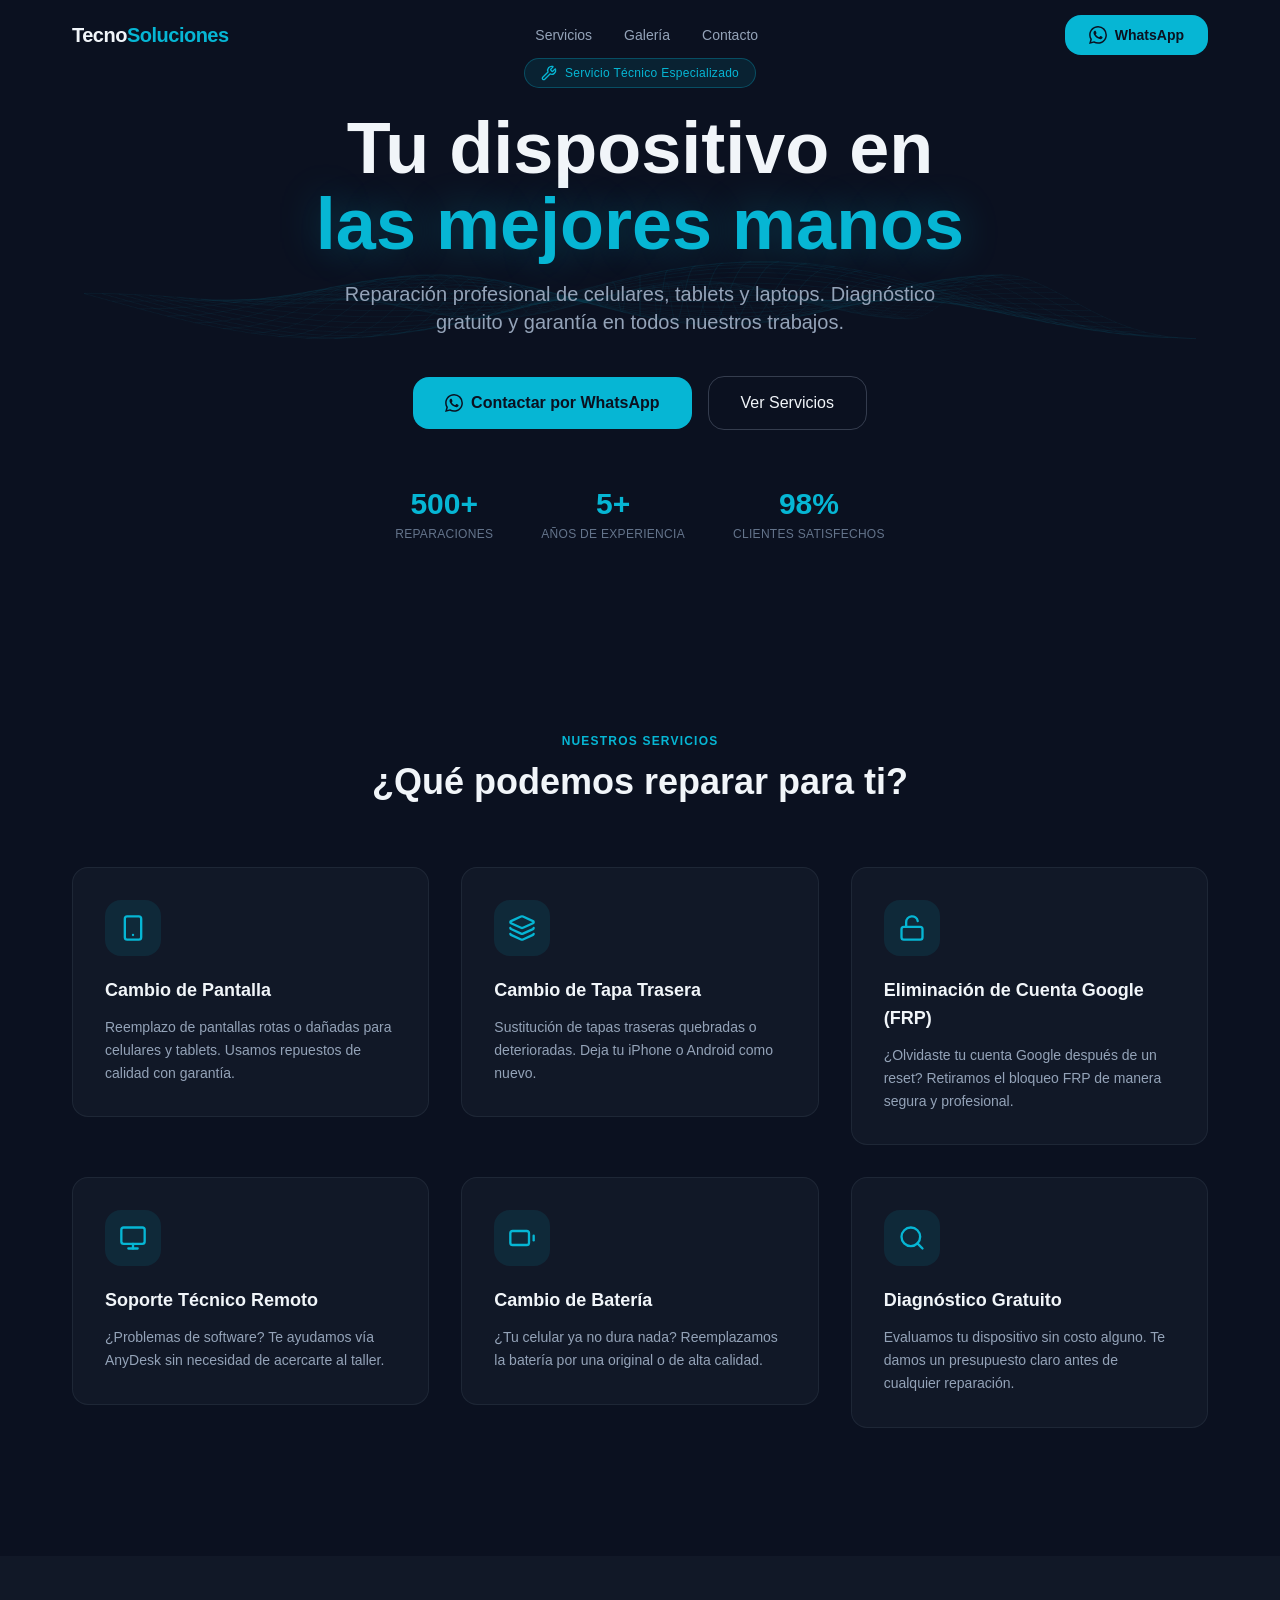
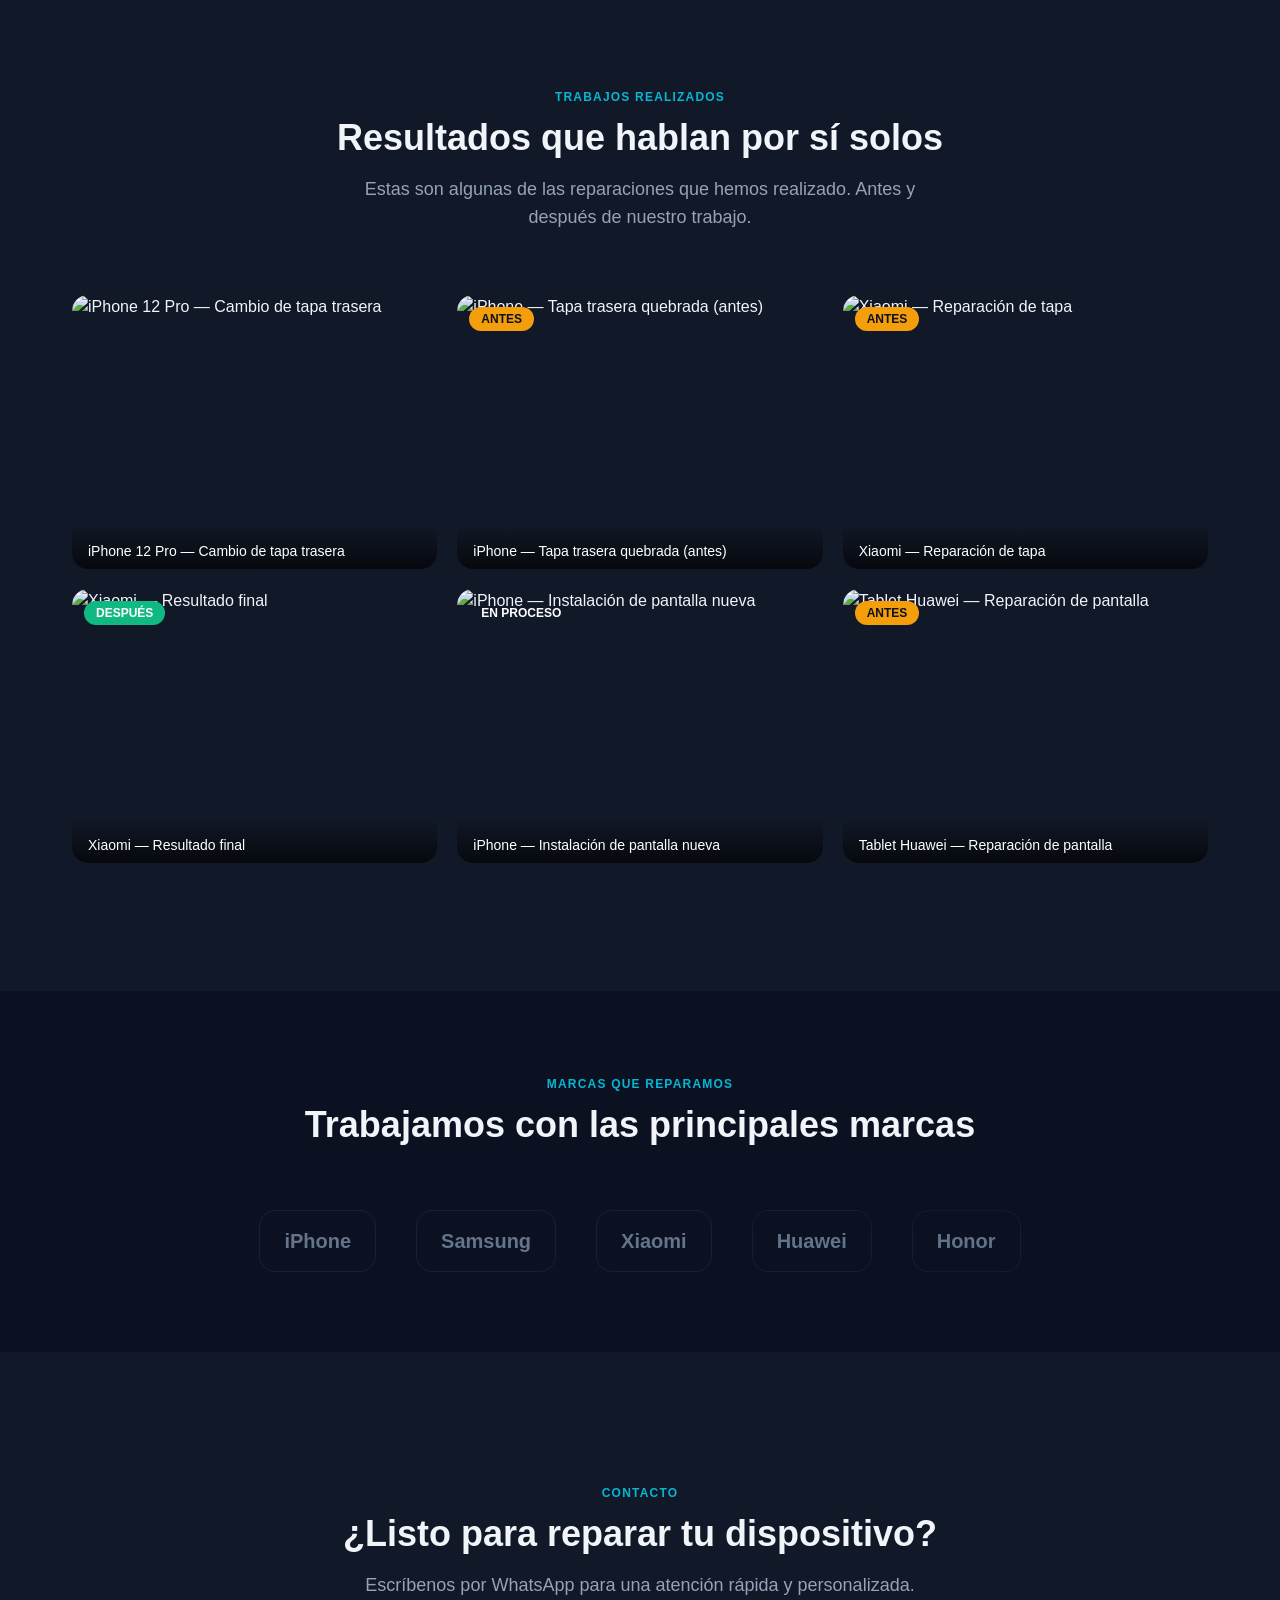
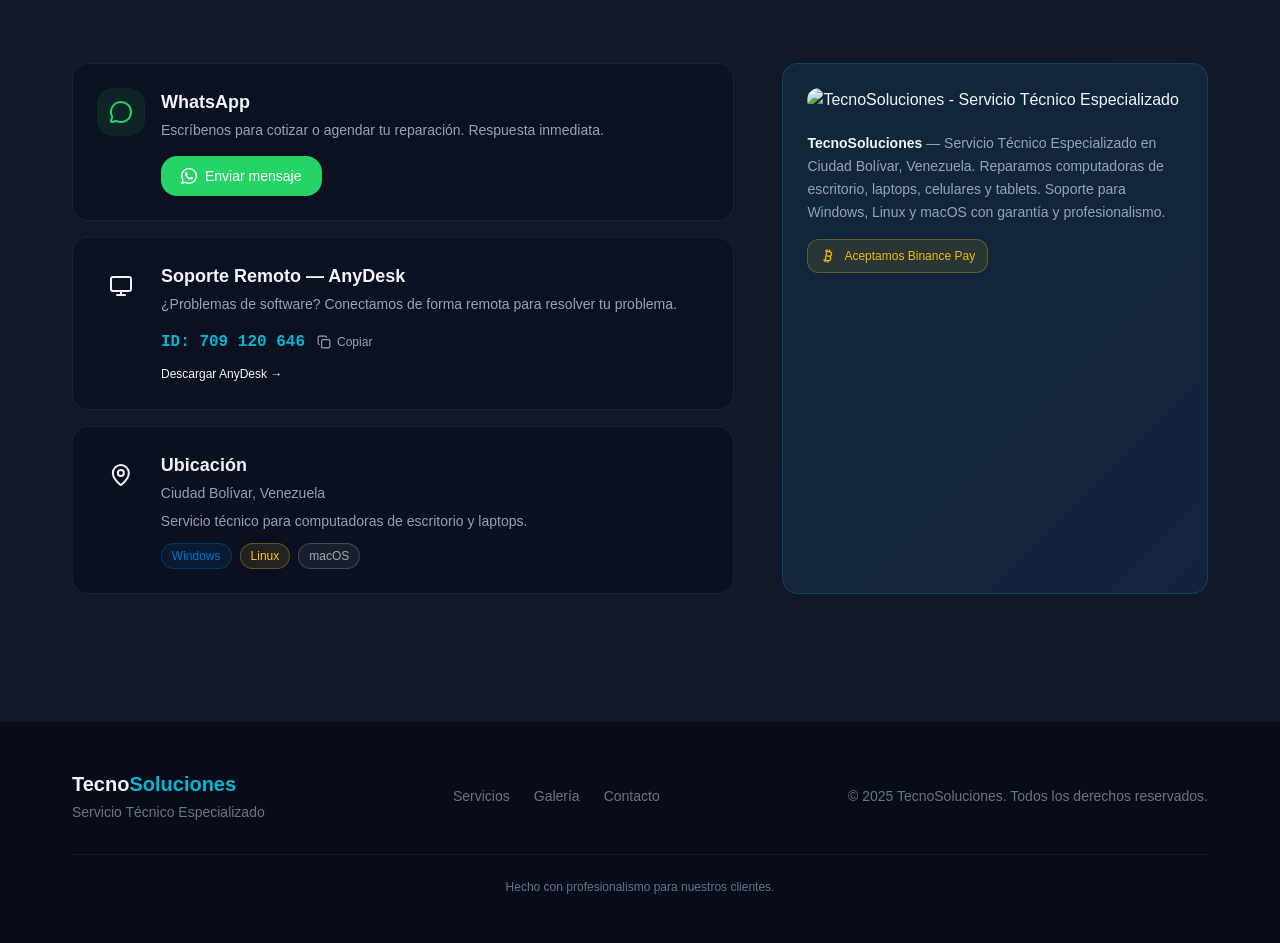
==== commit 6799620d: "Update index.html" ====
--- a/index.html
+++ b/index.html
@@ -4,6 +4,7 @@
     <meta charset="UTF-8" />
     <meta name="viewport" content="width=device-width, initial-scale=1.0" />
     <title>TecnoSoluciones — Servicio Técnico Especializado</title>
+<link rel="canonical" href="https://tecnosolucionescbo.github.io/tecnosolucionescbo/" />
     <meta name="description" content="Servicio técnico especializado en reparación de celulares, tablets y laptops. Diagnóstico gratuito y garantía en todos nuestros trabajos." />
     <link rel="preconnect" href="https://fonts.googleapis.com" />
     <link rel="preconnect" href="https://fonts.gstatic.com" crossorigin />
